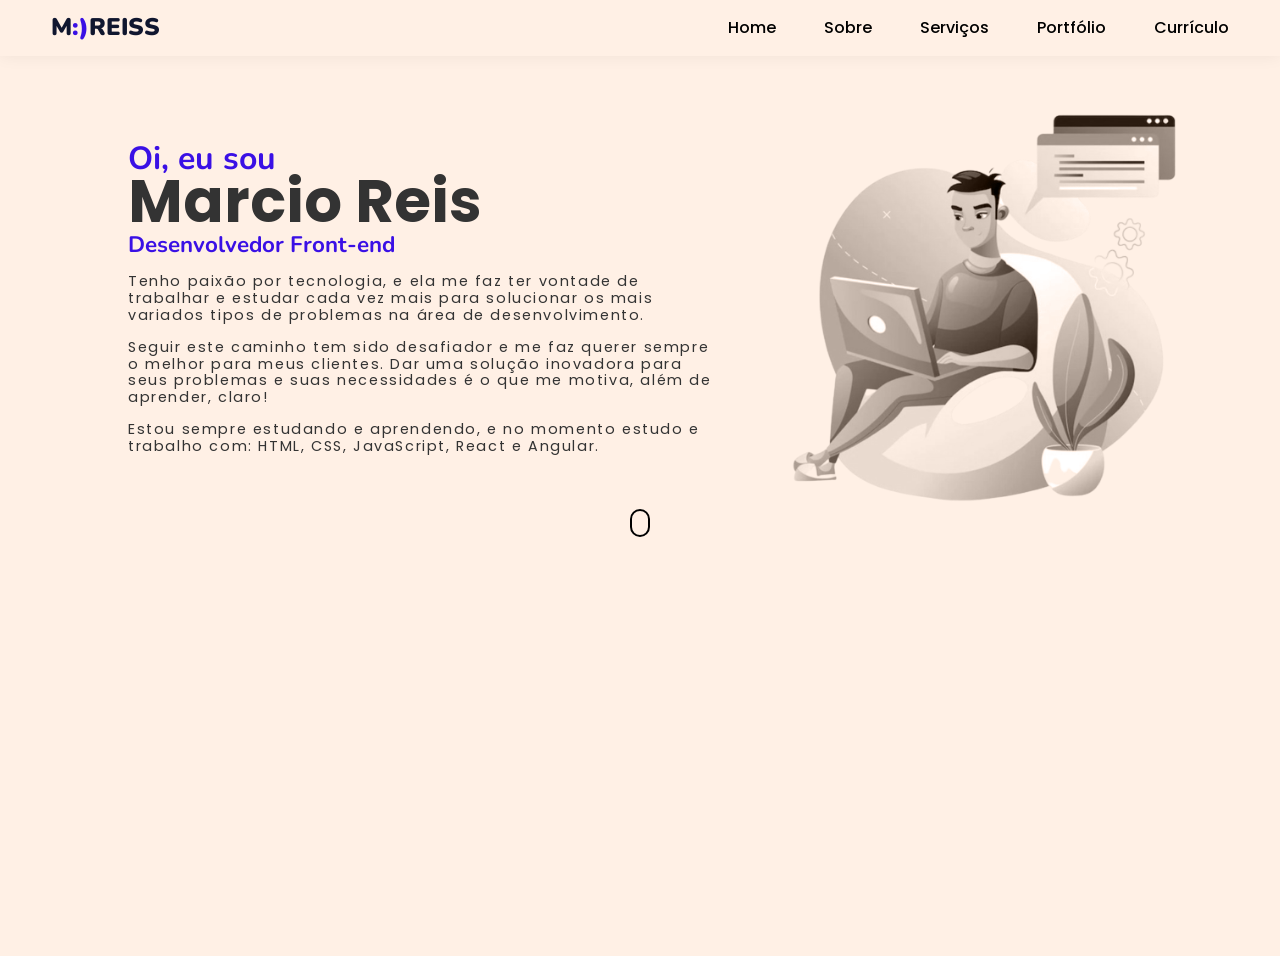
==== index.html @ 8b75c16a "Inicio desenvolvimento novo portfólio" ====
<!DOCTYPE html>
<html lang="pt-Br">
    <head>
        <meta charset="UTF-8">
        <meta http-equiv="X-UA-Compatible" content="IE=edge">
        <meta name="viewport" content="width=device-width, initial-scale=1.0">
        <!--========Autor========-->
        <meta name="author" contente="Marcio Reis">
        <meta name="description" contente="Portfólio do desenvolvedor front-end Marcio Reis">
        <meta name="keywords" contente="Portfolio, html, css, front-end, JavaScript, Desenvolvimento, React, React Native, Angular, NodeJS, Vue, Android, IOS, HTTP, SEO, Scrum, Bootstrap, Git, GitHub, Tailwind, Regex, QA, Php, TypeScript">
        <!--========Icon========-->
        <link rel="stylesheet" href="https://unicons.iconscout.com/release/v4.0.0/css/line.css">
        <!--========CSS========-->
        <link rel="stylesheet" href="assets/css/reset.css">
        <link rel="stylesheet" href="assets/css/normalize.css">
        <link rel="stylesheet" href="assets/css/styles.css">
        <!--========JavaScript========-->
        <script src="assets/js/main.js" defer></script>
        <!--========Favicon========-->
        <link rel="shortcut icon" href="/assets/images/favicon.png" type="image/x-icon">
        <title>Portfólio | Marcio Reis</title>
    </head>


<body>

    <!--========Header========-->
    <header class="header" id="header">
        <nav class="nav">
            <div class="toggle-btn">
                <i class="uil uil-bars" id="open-toggle"></i>
                <i class="uil uil-multiply" id="close-toggle"></i>
            </div>
            <div class="nav__logo">
                <a href="index.html">M<span>:)</span>REISS</a>
            </div>
            <div class="nav__menu" id="nav-menu">
                <ul class="nav__list">
                    <li class="nav__item"><a href="#" class="nav__link" ><i class="uil uil-estate"></i> Home</a></li>
                    <li class="nav__item"><a href="#" class="nav__link"><i class="uil uil-user-square"></i> Sobre</a></li>
                    <li class="nav__item"><a href="#" class="nav__link"><i class="uil uil-edit"></i> Serviços</a></li>
                    <li class="nav__item"><a href="#" class="nav__link"><i class="uil uil-clipboard-notes"></i> Portfólio</a></li>
                    <li class="nav__item"><a href="#" class="nav__link"><i class="uil uil-file-download-alt"></i> Currículo</a></li>
                </ul>
            </div>
        </nav>
    </header>

    <!--========Main========-->
    <main class="main">
        <div class="container">

            <section class="home" id="home">
                <div class="home-content">
                    <article>
                        <h1>Oi, eu sou <br><span>Marcio Reis</span></h1>
                        <h2>Desenvolvedor Front-end</h2>
                        <p>Tenho paixão por tecnologia, e ela me faz ter vontade de trabalhar e estudar cada vez mais para solucionar os mais variados tipos de problemas na área de desenvolvimento.</p>
                        <p>Seguir este caminho tem sido desafiador e me faz querer sempre o melhor para meus clientes. Dar uma solução inovadora para seus problemas e suas necessidades é o que me motiva, além de aprender, claro!</p>
                        <p>Estou sempre estudando e aprendendo, e no momento estudo e trabalho com: HTML, CSS, JavaScript, React e Angular.</p>
                        <div class="article-language">
                            <i class="uil uil-html5 html"></i> <i class="uil uil-css3-simple css"></i> <i class="uil uil-java-script js"></i> <i class="uil uil-react react"></i> <i class="uil uil-letter-english-a angular"></i>
                        </div>
                    </article>
                     <div class="image">
                        <img src="assets/images/profile.png" alt="Imagem pessoa com notebook">
                    </div> 
                    <div class="social">
                        <a href="https://www.linkedin.com/in/devmarcioreis/" target="_blank"><i class="uil uil-linkedin"></i></a>
                         <a href="https://github.com/devmarcioreis" target="_blank"><i class="uil uil-github"></i></a>
                        <a href="https://twitter.com/devmarcioreis" target="_blank"><i class="uil uil-twitter"></i></a>
                        <a href="https://www.instagram.com/devmarcioreis/" target="_blank"><i class="uil uil-instagram-alt"></i></a>
                    </div>
                </div>
            </section>

            <!--========Scroll Down========-->
            <div class="scroll-down">
                <a href="#" class="nouse-wrapper">
                <span class="mouse">
                    <i class="uil uil-angle-down"></i>
                </span>
                </a>
            </div>

        </div>
    </main>


</body>
</html>
---- assets/css/styles.css ----
@charset "UTF-8";

/*==========Google Fonts - Nunito==========*/
@import url('https://fonts.googleapis.com/css2?family=Nunito:wght@200;300;400;500;600;700;800;900&display=swap');

/*==========Google Fonts - Poppins==========*/
@import url('https://fonts.googleapis.com/css2?family=Poppins:wght@100;200;300;400;500;600;700;800;900&display=swap');

/*==========Root==========*/
:root {
    --background-color: #FFF0E5;
    --primary-color: #3A10E5; 
    --white-color: #FFFFFF;
    --black-color: #000000;
    --btn-color: #5131F3;
    --title-color: #10162F;
    --text-color: #333;
    --principal-font: 'Poppins';
    --title-font: 'Nunito';
    --font-size-text: .9rem;
    --font-size-title: 2rem;
    --shadow-color: #00000010;
    --html-color: #E44D25;
    --css-color: #1E4CE5;
    --js-color: #F7E018;
    --react-color: #00D8FF;
    --angular-color: #D6002F;
    --facebook-color: #38548F;
    --twitter-color: #28A0D5;
    --linkedin-color: #0A66C2;
    --instagram-color: #B1319F;
    --telegram-color: #2FA0D6;
    --github-color: #000;
    --whatsapp-color: #2BAF3E;
    --transparent-color: rgba(0, 0, 0, 0);
}

/*==========Reset CSS==========*/
*, *::before, *::after {
    margin: 0;
    padding: 0;
    list-style: none;
    text-decoration: none;
    box-sizing: border-box;
    outline: none;
}

/*==========Base=========*/
body {
    background: var(--background-color);
    font-family: var(--principal-font);
    font-size: var(--font-size-text);
    font-style: normal;
}
p, a, small, span {
 color: var(--text-color);
 font-family: var(--principal-font);
 font-size: var(--font-size-text);   
}
h1, h2, h3, h4, h5, h6 {
    color: var(--title-color);
    font-family: var(--title-font);
    font-size: var(--font-size-title);
}
img {
    max-width: 100%;
    height: auto;
    vertical-align: middle;
}
.html {
    color: var(--html-color);
}
.css {
    color: var(--css-color);
}
.js {
    color: var(--js-color);
}
.react {
    color: var(--react-color);
}
.angular {
    color: var(--angular-color);
}
.facebook {
    color: var(--facebook-color);
}
.twitter {
    color: var(--twitter-color);
}
.linkedin {
    color: var(--linkedin-color);
}
.instagram {
    color: var(--instagram-color);
}
.telegram {
    color: var(--telegram-color);
}
.github {
    color: var(--github-color);
}
.whatsapp {
    color: var(--whatsapp-color);
}

/*==========Button=========*/
.btn {
    padding: 1rem;
    border-radius: .3rem;
    border: 0;
}
.btn:focus {
    outline: 0;
}
@keyframes push {
    50% {
        transform: scale(0.8);
    }
    100% {
        transform: scale(1);
    }
}
.btn-default {
    color: var(--white-color);
    background: var(--black-color);
    letter-spacing: .2rem;
    vertical-align: middle;
    display: inline-block;
    transform: perspective(1px) translateZ(0);
    cursor: pointer;
}
.btn-default:hover {
    animation: push;
    animation-duration: .3s;
    animation-timing-function: linear;
    animation-iteration-count: 1;
}

/*==========Scrol Down==========*/
.scroll-down {
    left: 0;
    width: 100%;
    margin: .4rem auto;
}
.nouse-wrapper {
    display: block;
    padding: auto;
    max-width: 100%;
    text-align: center;
}
@keyframes ani-mouse {
    0% {
        top: 0%;
    }
    15% {
        top: 30%;
    }
    50% {
        top: 50%;
    }
    100% {
        text-outline: 20% 0;
    }
}
.mouse {
    border: 2px solid var(--black-color);
    display: block;
    height: 1.75rem;
    width: 1.25rem;
    margin: auto;
    border-radius: 1.25rem;
    position: relative;
}
.mouse i {
    color: var(--black-color);
    position: absolute;
    top: .5rem;
    left: 7%;
    display: block;
    animation: ani-mouse 2s linear infinite;
}

/*==========Header==========*/
.header {
    width: 100vw;
    height: 3.5rem;
    display: grid;
    place-items: center;
    position: fixed;
    top: 0;
    left: 0;
    z-index: 1;
    box-shadow: 0 0 1rem var(--shadow-color);
}
.header .nav {
    width: 92%;
    height: 100%;
    display: flex;
    justify-content: space-between;
    align-items: center;
}
.nav__logo a {
    font-family: var(--title-font);
    color: var(--title-color);
    font-size: 1.5rem;
    font-weight: 900;
    transition: all .5s ease;
}
.nav__logo a span {
    font-family: var(--title-font);
    font-weight: 900;
    font-size: 1.5rem;
    color: var(--primary-color);
}
.nav__logo a:hover {
    color: var(--primary-color);
}
.header .nav .nav__menu .nav__list .nav__item a {
    color: var(--black-color);
    font-weight: 500;
    font-size: 1rem;
    height: 100%;
    display: flex;
    align-items: center;
    position: relative;
    transition: .5s ease;
}
.header .nav .nav__menu .nav__list .nav__item a i {
    letter-spacing: .2rem;
}

/*==========Media Query Navbar Tablet / Mobile==========*/
@media (min-width: 0px) and (max-width: 1024px) {
    .toggle-btn {
        color: var(--black-color);
        font-size: 1.7rem;
        cursor: pointer;
    }
    #close-toggle {
        display: none;
    }
    .nav__menu {
        position: fixed;
        top: 3.5rem;
        left: -100%;
        width: 100%;
        height: 100vh;
        box-shadow: .5rem .5rem 1rem var(--shadow-color);
        transition: all .5s ease;
    }
    .nav__list {
        margin-left: 1rem;
    }
    .nav__item {
        margin: 2rem auto;
    }

}

/*==========Media Query Navbar Desktop / Big Screen==========*/
@media (min-width: 1024px) {
    .toggle-btn {
        display: none;
    }
    .header .nav .nav__menu .nav__list {
        display: flex;
        align-items: center;
        gap: 3rem;
        height: 100%;
    }
    .header .nav .nav__menu .nav__list .nav__item a:hover {
        color: var(--primary-color);
        transition: all .3s ease;
    }

}

/*==========JavaScript==========*/
.show {
    left: 0;
}
.scroll-header {
    background: var(--white-color);
}

/*==========Main==========*/
.main {
    margin-top: calc(+3.5rem);
    height: 100vh;
}
.main .container {
    width: 90%;
    margin: 1rem auto;
    padding: 2rem;
}

/*==========Home==========*/
.home .home-content {
    display: flex;
}
.home .home-content article {
    width: 70%;
    padding: 2rem;
}
.home .home-content article h1 {
    font-size: 2rem;
    color: var(--primary-color);
}
.home .home-content article h1 span {
    font-size: 3.7rem;
    line-height: 3rem;
}
.home .home-content article h2 {
    color: var(--primary-color);
    font-size: 1.4rem;
    margin: -1.3rem 0 1rem 0;
}
.home .home-content article p {
    margin-bottom: 1rem;
    letter-spacing: .1rem;
}
.home .home-content article .article-language {
    font-size: 1.5rem;
    margin: 1rem auto;
}
.home .home-content article .article-language i {
    color: var(--black-color);
    letter-spacing: 2rem;
}
.home .home-content .image img {
    mix-blend-mode: luminosity;
}
.home .home-content .social {
    display: flex;
    flex-direction: column;
    gap: 2rem;
}
.home .home-content .social i {
    position: relative;
    font-size: 1.5rem;
    transition: all .3s ease;
    top: 7rem;
    color: var(--black-color);
}
.home .home-content .social i:hover {
    color: var(--primary-color);
}


/*==========Media Query Tablet==========*/
@media (max-width: 1024px) {
    .main .container {
        width: 100%;
        padding: 1rem;
    }
    .home .home-content {
        flex-wrap: wrap-reverse;
        justify-content: center;
    }
    .home .home-content article {
        width: 100%;
        text-align: center;
    }
    .home .home-content article h1 {
        font-size: 1.5rem;
    }
    .home .home-content article h1 span {
        font-size: 3rem;
    }
    .home .home-content article h2 {
        font-size: 1rem;
    }
    .home .home-content article p {
        text-align: left;
    }
    .home .home-content .image img {
        width: 80%;
    }

}

/*==========Media Query Mobile==========*/
@media (max-width: 768px) {
    .main .container {
        width: 100%;
        padding: 0;
        margin-top: -12rem;
    }
    .home .home-content article {
        padding: 1rem;
    }
    .home .home-content article h1 {
        text-align: left;
        font-size: 1.2rem;
    }
    .home .home-content article h1 span {
        font-size: 2.7rem;
    }
    .home .home-content article h2 {
        text-align: left;
        font-size: 1.2rem;
    }
    .home .home-content .image {
        margin-top: 12rem;
    }
    .home .home-content .image img {
        width: 90%;
        margin-bottom: 5rem;
    }
    .home .home-content .social {
        position: absolute;
        flex-direction: row;
        top: 19rem;
    }
}
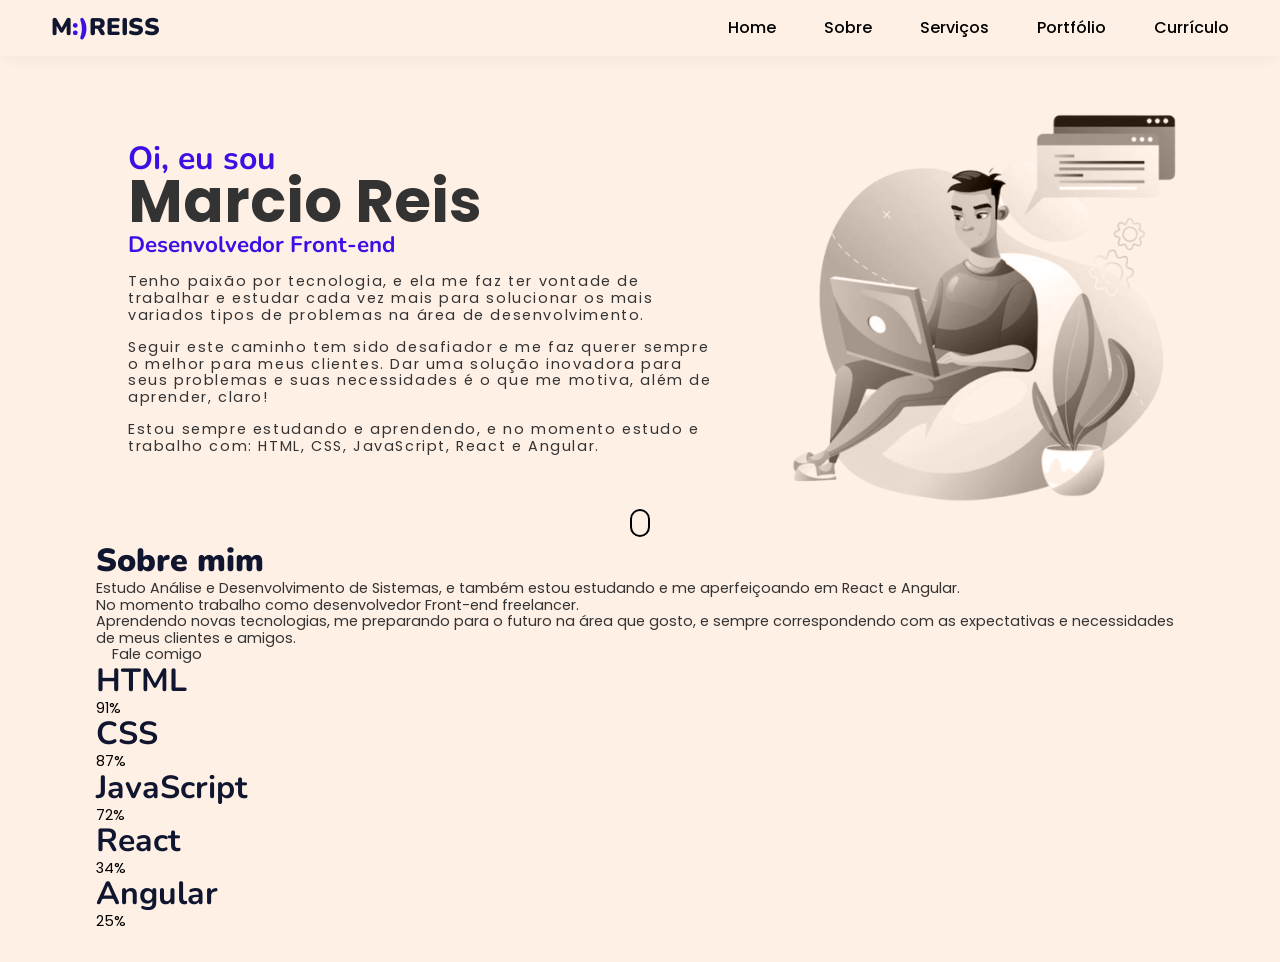
==== commit 8d1290d0: "Section about finalizada" ====
--- a/index.html
+++ b/index.html
@@ -36,8 +36,8 @@
             </div>
             <div class="nav__menu" id="nav-menu">
                 <ul class="nav__list">
-                    <li class="nav__item"><a href="#" class="nav__link" ><i class="uil uil-estate"></i> Home</a></li>
-                    <li class="nav__item"><a href="#" class="nav__link"><i class="uil uil-user-square"></i> Sobre</a></li>
+                    <li class="nav__item"><a href="#home" class="nav__link" ><i class="uil uil-estate"></i> Home</a></li>
+                    <li class="nav__item"><a href="#about" class="nav__link"><i class="uil uil-user-square"></i> Sobre</a></li>
                     <li class="nav__item"><a href="#" class="nav__link"><i class="uil uil-edit"></i> Serviços</a></li>
                     <li class="nav__item"><a href="#" class="nav__link"><i class="uil uil-clipboard-notes"></i> Portfólio</a></li>
                     <li class="nav__item"><a href="#" class="nav__link"><i class="uil uil-file-download-alt"></i> Currículo</a></li>
@@ -50,6 +50,7 @@
     <main class="main">
         <div class="container">
 
+            <!--========Home========-->
             <section class="home" id="home">
                 <div class="home-content">
                     <article>
@@ -83,6 +84,61 @@
                 </a>
             </div>
 
+            <!--========About========-->
+            <section class="about" id="about">
+                <div class="about-content">
+                    <aside>
+                        <h2><strong>Sobre mim</strong></h2>
+                        <p>Estudo Análise e Desenvolvimento de Sistemas, e também estou estudando e me aperfeiçoando em React e Angular.</p>
+                        <p>No momento trabalho como desenvolvedor Front-end freelancer.</p>
+                        <p>Aprendendo novas tecnologias, me preparando para o futuro na área que gosto, e sempre correspondendo com as expectativas e necessidades de meus clientes e amigos.</p>
+                        <a href="#" class="btn">Fale comigo</a>
+                    </aside>
+                    <div class="skills">
+                        <div class="skill-item">
+                            <h4>HTML</h4>
+                            <div class="progress">
+                                <div class="progress-in style-html">
+                                    <div class="skill-percent">91%</div>
+                                </div>
+                            </div>
+                        </div>
+                        <div class="skill-item">
+                            <h4>CSS</h4>
+                            <div class="progress">
+                                <div class="progress-in style-css">
+                                    <div class="skill-percent">87%</div>
+                                </div>
+                            </div>
+                        </div>
+                        <div class="skill-item">
+                            <h4>JavaScript</h4>
+                            <div class="progress">
+                                <div class="progress-in style-js">
+                                    <div class="skill-percent">72%</div>
+                                </div>
+                            </div>
+                        </div>
+                        <div class="skill-item">
+                            <h4>React</h4>
+                            <div class="progress">
+                                <div class="progress-in style-react">
+                                    <div class="skill-percent">34%</div>
+                                </div>
+                            </div>
+                        </div>
+                        <div class="skill-item">
+                            <h4>Angular</h4>
+                            <div class="progress">
+                                <div class="progress-in style-angular">
+                                    <div class="skill-percent">25%</div>
+                                </div>
+                            </div>
+                        </div>
+                    </div>
+                </div>
+            </section>
+
         </div>
     </main>
 
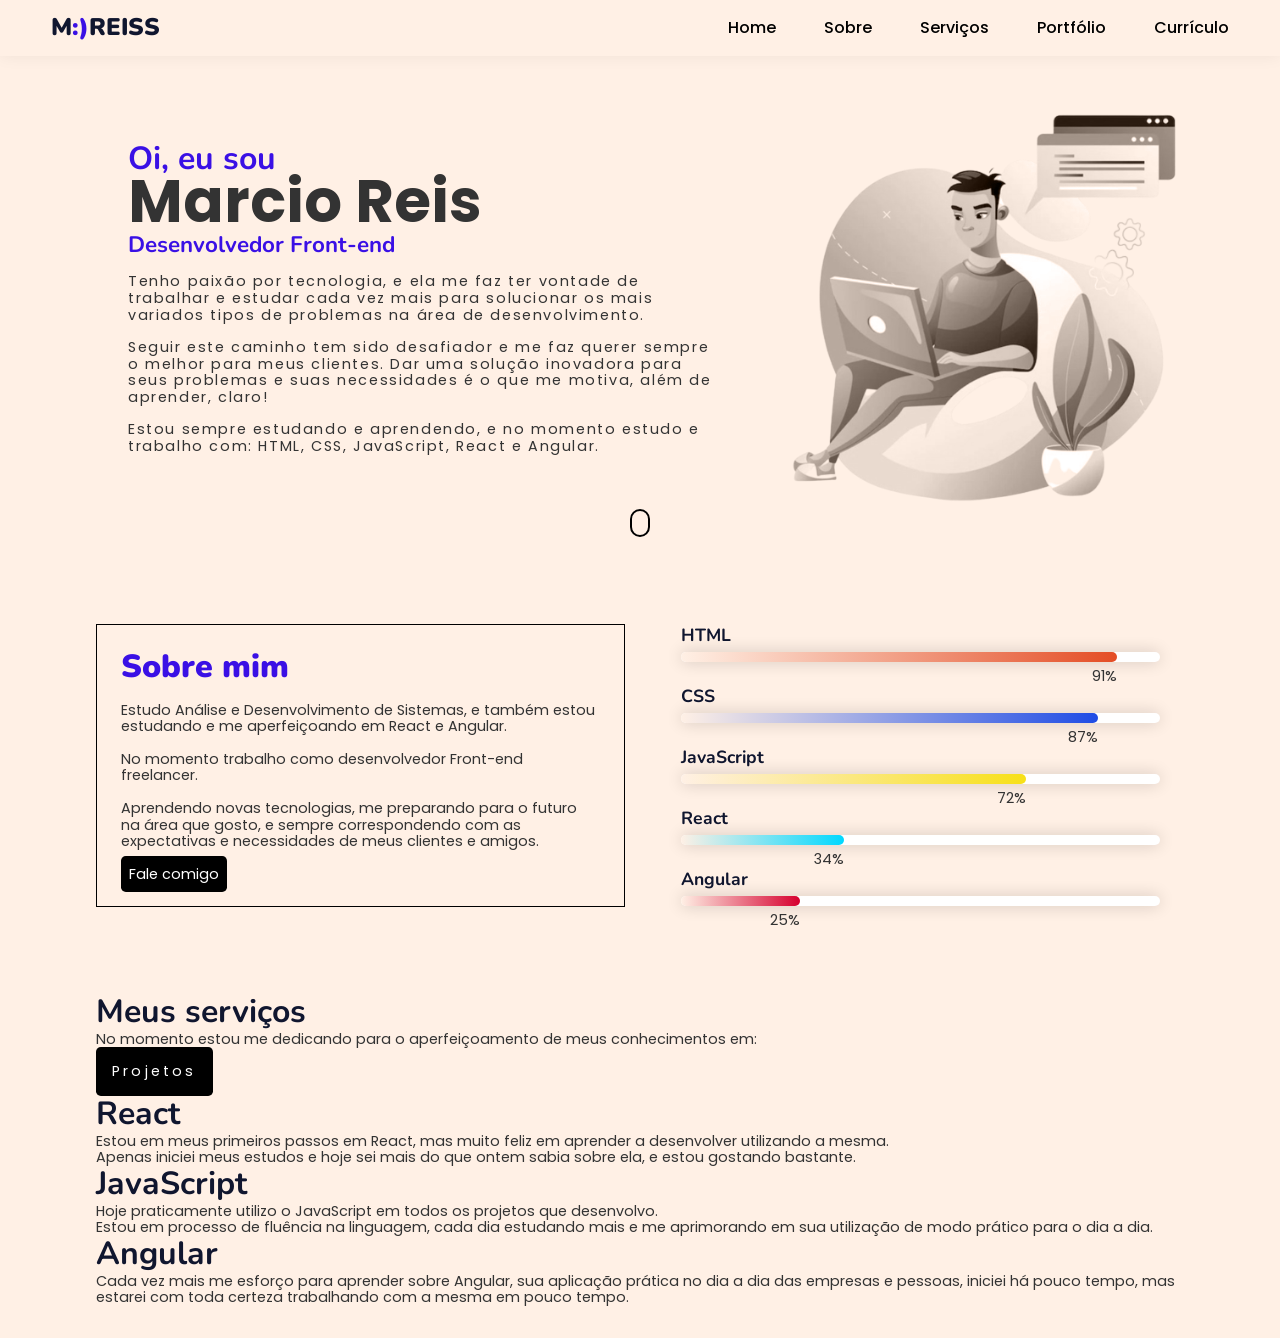
==== commit 424212cc: "Section services finalizada" ====
--- a/index.html
+++ b/index.html
@@ -38,7 +38,7 @@
                 <ul class="nav__list">
                     <li class="nav__item"><a href="#home" class="nav__link" ><i class="uil uil-estate"></i> Home</a></li>
                     <li class="nav__item"><a href="#about" class="nav__link"><i class="uil uil-user-square"></i> Sobre</a></li>
-                    <li class="nav__item"><a href="#" class="nav__link"><i class="uil uil-edit"></i> Serviços</a></li>
+                    <li class="nav__item"><a href="#services" class="nav__link"><i class="uil uil-edit"></i> Serviços</a></li>
                     <li class="nav__item"><a href="#" class="nav__link"><i class="uil uil-clipboard-notes"></i> Portfólio</a></li>
                     <li class="nav__item"><a href="#" class="nav__link"><i class="uil uil-file-download-alt"></i> Currículo</a></li>
                 </ul>
@@ -139,6 +139,43 @@
                 </div>
             </section>
 
+            <!--========Services========-->
+            <section class="services" id="services">
+                <div class="services-content">
+                    <div class="services-description">
+                        <h2>Meus serviços</h2>
+                        <p>No momento estou me dedicando para o aperfeiçoamento de meus conhecimentos em:</p>
+                        <a href="https://github.com/devmarcioreis" target="_blank" class="btn btn-default services-btn"><i class="uil uil-github github-icon"></i> Projetos</a>
+                    </div>
+                    <div class="services-cards">
+                        <div class="card">
+                            <div class="card-item">
+                                <i class="uil uil-react react-icon"></i>
+                                <h3 class="lang">React</h3>
+                                <p>Estou em meus primeiros passos em React, mas muito feliz em aprender a desenvolver utilizando a mesma. <br>Apenas iniciei meus estudos e hoje sei mais do que ontem sabia sobre ela, e estou gostando bastante.</p>
+                            </div>
+                        </div>
+                        <div class="card">
+                            <div class="card-item">
+                                <i class="uil uil-java-script js-icon"></i>
+                                <h3 class="lang">JavaScript</h3>
+                                <p>Hoje praticamente utilizo o JavaScript em todos os projetos que desenvolvo.</p>
+                                <p>Estou em processo de fluência na linguagem, cada dia estudando mais e me aprimorando em sua utilização de modo prático para o dia a dia.</p>
+                            </div>
+                        </div>                     
+                        <div class="card">
+                            <div class="card-item">
+                                <i class="uil uil-letter-english-a angular-icon"></i>
+                                <h3 class="lang">Angular</h3>
+                                <p>Cada vez mais me esforço para aprender sobre Angular, sua aplicação prática no dia a dia das empresas e pessoas, iniciei há pouco tempo, mas estarei com toda certeza trabalhando com a mesma em pouco tempo.</p>
+                            </div>
+                        </div>
+                    </div>
+                </div>
+            </section>
+
+                                
+
         </div>
     </main>
 
--- a/assets/css/styles.css
+++ b/assets/css/styles.css
@@ -33,6 +33,7 @@
     --github-color: #000;
     --whatsapp-color: #2BAF3E;
     --transparent-color: rgba(0, 0, 0, 0);
+    --green-color: #2B7A0B;
 }
 
 /*==========Reset CSS==========*/
@@ -347,6 +348,94 @@
     color: var(--primary-color);
 }
 
+/*==========About==========*/
+.about .about-content {
+    display: flex;
+    align-items: center;
+    gap: 2rem;
+    margin: 4rem auto;
+}
+.about .about-content aside {
+    width: 100%;
+    padding: 1.5rem;
+    border: 1px solid var(--black-color);
+    transition: all .3s ease-in;
+}
+.about .about-content aside:hover {
+    transform:  scale(1.1);
+    transition: all .3s ease-in-out;
+    box-shadow: -.4rem .7rem var(--black-color);
+    background: var(--white-color);
+}
+.about .about-content aside h2 {
+    margin-bottom: 1rem;
+    color: var(--primary-color);
+}
+.about .about-content aside p {
+    margin-bottom: 1rem;
+}
+.about .about-content aside .btn {
+    padding: .5rem;
+    background: var(--black-color);
+    color: var(--white-color);
+}
+.about .about-content .skills {
+    width: 100%;
+    padding: 1.5rem;
+}
+.about .about-content .skills .skill-item {
+    max-width: 100%;
+}
+.about .about-content .skills .skill-item h4 {
+    text-align: left;
+    font-size: 1.1rem;
+    margin-bottom: .4rem;
+}
+.about .about-content .skills .skill-item .progress {
+    height: 0.65rem;
+    border-radius: 1rem;
+    width: 100%;
+    position: relative;
+    background: var(--white-color);
+    box-shadow: 0 0 1rem rgba(0, 0, 0, 0.185);
+}
+.about .about-content .skills .skill-item:not(:last-child) {
+    margin-bottom: 1.5rem;
+}
+.about .about-content .skills .skill-item .progress .progress-in {
+    position: absolute;
+    left: 0;
+    top: 0;
+    height: 100%;
+    border-radius: 1rem;
+}
+.style-html {
+    width: 91%;
+    background: linear-gradient(90deg, var(--background-color), var(--html-color));
+}
+.style-css {
+    width: 87%;
+    background: linear-gradient(90deg, var(--background-color), var(--css-color));
+}
+.style-js {
+    width: 72%;
+    background: linear-gradient(90deg, var(--background-color), var(--js-color));
+}
+.style-react {
+    width: 34%;
+    background: linear-gradient(90deg, var(--background-color), var(--react-color));
+}
+.style-angular {
+    width: 25%;
+    background: linear-gradient(90deg, var(--background-color), var(--angular-color));
+}
+.about .about-content .skills .skill-item .progress .progress-in .skill-percent {
+    position: absolute;
+    right: 0;
+    top: 1rem;
+    color: var(--text-color);
+}
+
 
 /*==========Media Query Tablet==========*/
 @media (max-width: 1024px) {
@@ -376,6 +465,17 @@
     }
     .home .home-content .image img {
         width: 80%;
+    }
+    .about .about-content {
+        padding: 2rem;
+        flex-direction: column;
+    }
+    .about .about-content aside {
+        background: var(--white-color);
+        box-shadow: -.4rem .7rem var(--black-color);
+    }
+    .about .about-content aside:hover {
+        transform:  scale(1);
     }
 
 }
@@ -413,5 +513,8 @@
         flex-direction: row;
         top: 19rem;
     }
-}
-
+    .about .about-content {
+        padding: 1rem;
+    }
+}
+
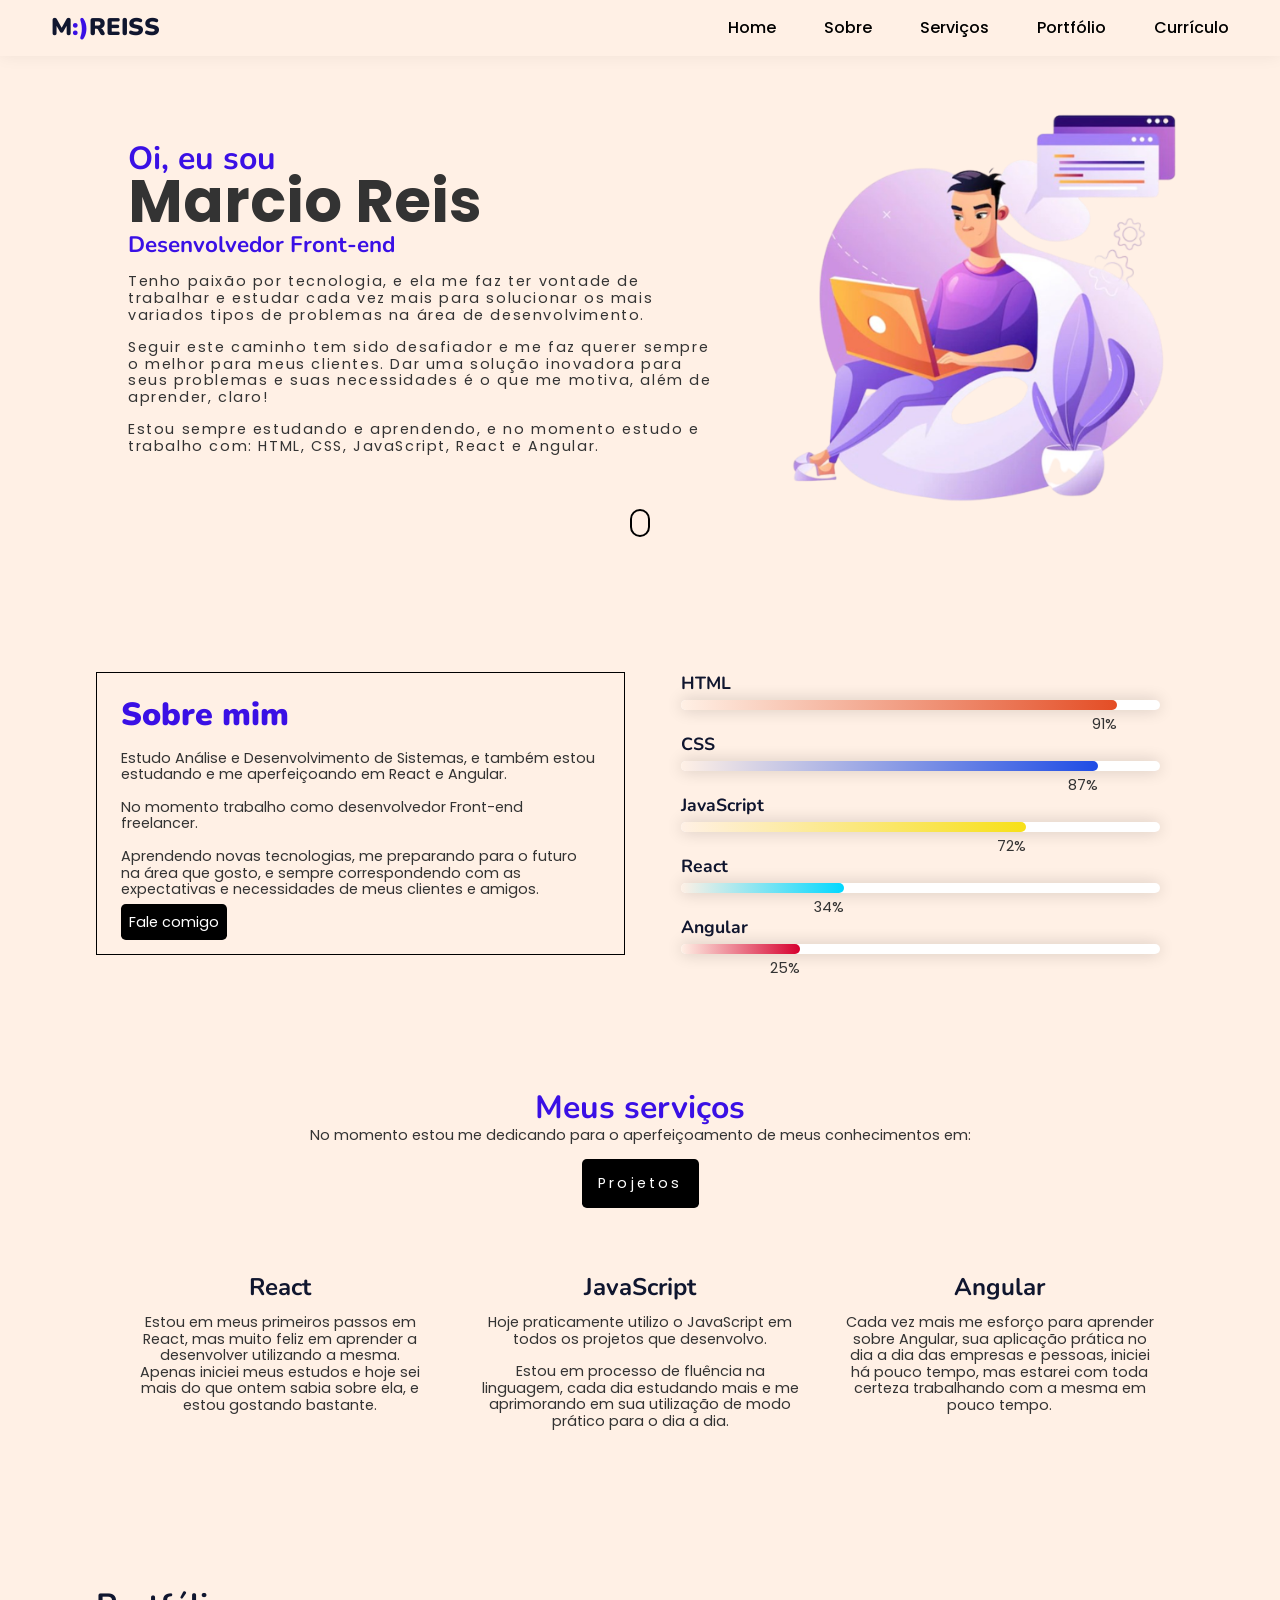
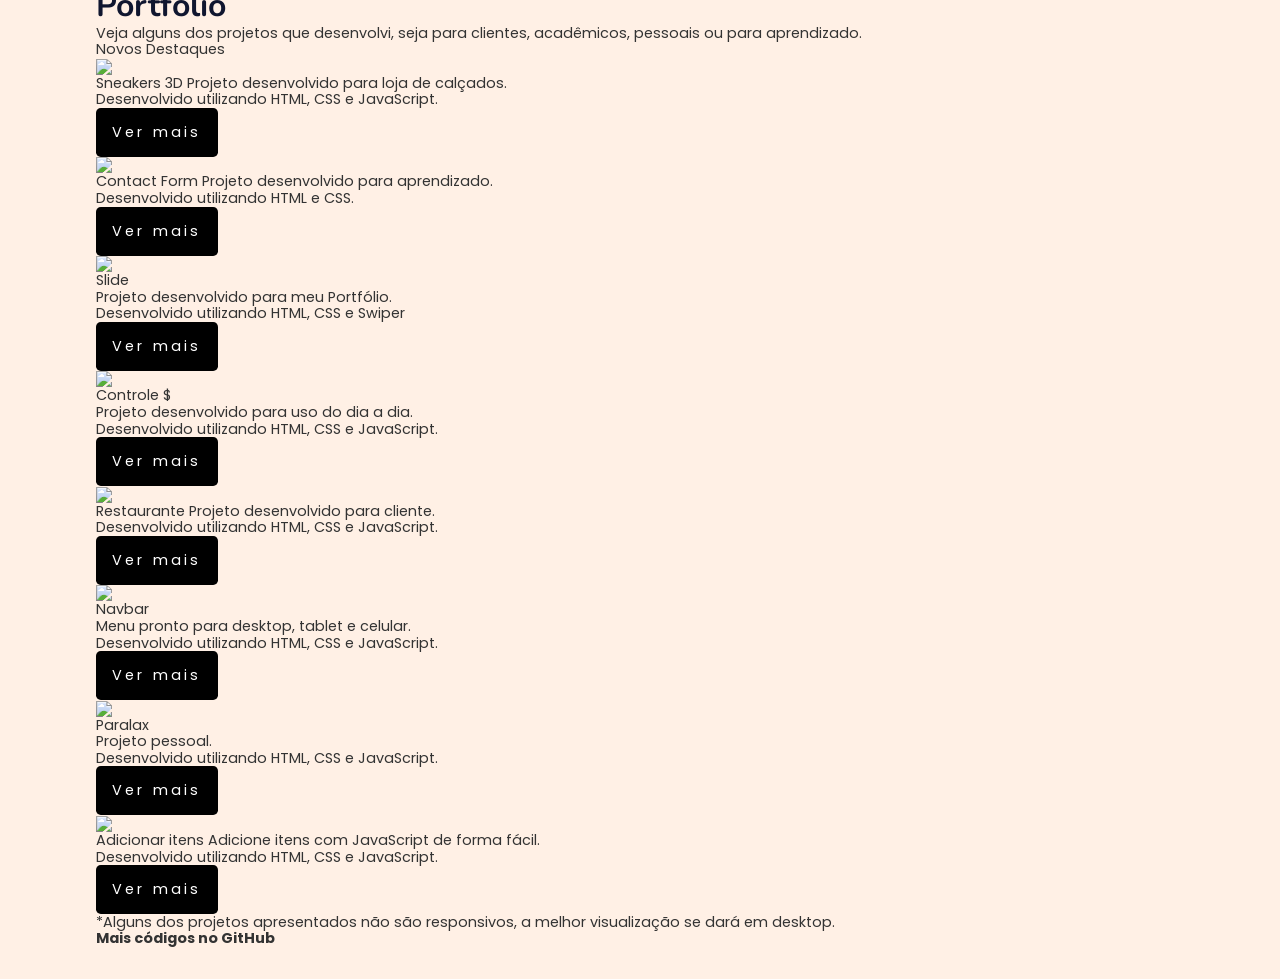
==== commit e835b06f: "Finalizando section portfolio" ====
--- a/index.html
+++ b/index.html
@@ -39,7 +39,7 @@
                     <li class="nav__item"><a href="#home" class="nav__link" ><i class="uil uil-estate"></i> Home</a></li>
                     <li class="nav__item"><a href="#about" class="nav__link"><i class="uil uil-user-square"></i> Sobre</a></li>
                     <li class="nav__item"><a href="#services" class="nav__link"><i class="uil uil-edit"></i> Serviços</a></li>
-                    <li class="nav__item"><a href="#" class="nav__link"><i class="uil uil-clipboard-notes"></i> Portfólio</a></li>
+                    <li class="nav__item"><a href="#portfolio" class="nav__link"><i class="uil uil-clipboard-notes"></i> Portfólio</a></li>
                     <li class="nav__item"><a href="#" class="nav__link"><i class="uil uil-file-download-alt"></i> Currículo</a></li>
                 </ul>
             </div>
@@ -174,11 +174,150 @@
                 </div>
             </section>
 
+            <!--========Portfolio========-->
+            <section class="portfolio" id="portfolio">
+                <div class="portfolio-content">
+                    <div class="portfolio-text">
+                        <h2>Portfólio</h2>
+                        <p>Veja alguns dos projetos que desenvolvi, seja para clientes, acadêmicos, pessoais ou para aprendizado.</p>
+                    </div>
+                    <div class="portfolio-nav">
+                        <span class="portfolio-item" data-filter=".new"><i class="uil uil-plus"></i>Novos</span>
+                        <span class="portfolio-item" data-filter=".highlights"><i class="uil uil-plus"></i>Destaques</span>
+                    </div>
+                    <div class="portfolio-cards">
+                        <div class="card mix new">
+                            <div class="image">
+                                <img src="assets/images/portfolio-images/sneakers.jpg">
+                            </div>
+                            <div class="card-content">
+                                <span class="card-title">Sneakers 3D</span>
+                                <span class="card-name">Projeto desenvolvido para loja de calçados.</span>
+                                <p class="card-text">Desenvolvido utilizando HTML, CSS e JavaScript.
+                                <i class="uil uil-html5 html"></i> <i class="uil uil-css3-simple css"></i> <i class="uil uil-java-script js"></i></p>
+                                <a href="https://devmarcioreis.github.io/sneakers-3D/" target="_blank" class="btn btn-default">Ver mais</a>
+                            </div>
+                        </div>
+
+                        <div class="card mix new">
+                            <div class="image">
+                                <img src="assets/images/portfolio-images/form.jpg">
+                            </div>
+                            <div class="card-content">
+                                <span class="card-title">Contact Form</span>
+                                <span class="card-name">Projeto desenvolvido para aprendizado.</span>
+                                <p class="card-text">Desenvolvido utilizando HTML e CSS.
+                                <i class="uil uil-html5 html"></i> <i class="uil uil-css3-simple css"></i></p>
+                                <a href="https://devmarcioreis.github.io/contact-form/" target="_blank" class="btn btn-default">Ver mais</a>
+                            </div>
+                        </div>
+
+                        <div class="card mix new">
+                            <div class="image">
+                                <img src="assets/images/portfolio-images/card-slide.jpg">
+                            </div>
+                            <div class="card-content">
+                                <span class="card-title">Slide</span><br>
+                                <span class="card-name">Projeto desenvolvido para meu Portfólio.</span>
+                                <p class="card-text">Desenvolvido utilizando HTML, CSS e Swiper
+                                <i class="uil uil-html5 html"></i> <i class="uil uil-css3-simple css"></i> <i class="uil uil-java-script js"></i></p>
+                                <a href="https://devmarcioreis.github.io/card-slide/" target="_blank" class="btn btn-default">Ver mais</a>
+                            </div>
+                        </div>
+
+                        <div class="card mix new">
+                            <div class="image">
+                                <img src="assets/images/portfolio-images/gastos.jpg">
+                            </div>
+                            <div class="card-content">
+                                <span class="card-title">Controle $</span><br>
+                                <span class="card-name">Projeto desenvolvido para uso do dia a dia.</span>
+                                <p class="card-text">Desenvolvido utilizando HTML, CSS e JavaScript.
+                                <i class="uil uil-html5 html"></i> <i class="uil uil-css3-simple css"></i> <i class="uil uil-java-script js"></i></p>
+                                <a href="https://devmarcioreis.github.io/controle-gastos/" target="_blank" class="btn btn-default">Ver mais</a>
+                            </div>
+                        </div>
+
+                        <div class="card mix highlights">
+                            <div class="image">
+                                <img src="assets/images/portfolio-images/restaurante.jpg">
+                            </div>
+                            <div class="card-content">
+                                <span class="card-title">Restaurante</span>
+                                <span class="card-name">Projeto desenvolvido para cliente.</span>
+                                <p class="card-text">Desenvolvido utilizando HTML, CSS e JavaScript.
+                                <i class="uil uil-html5 html"></i> <i class="uil uil-css3-simple css"></i> <i class="uil uil-java-script js"></i></p>
+                                <a href="https://devmarcioreis.github.io/restaurante/" target="_blank" class="btn btn-default">Ver mais</a>
+                            </div>
+                        </div>
+
+                        <div class="card mix highlights">
+                            <div class="image">
+                                <img src="assets/images/portfolio-images/navbar.jpg">
+                            </div>
+                            <div class="card-content">
+                                <span class="card-title">Navbar</span><br>
+                                <span class="card-name">Menu pronto para desktop, tablet e celular.</span>
+                                <p class="card-text">Desenvolvido utilizando HTML, CSS e JavaScript.
+                                <i class="uil uil-html5 html"></i> <i class="uil uil-css3-simple css"></i> <i class="uil uil-java-script js"></i></p>
+                                <a href="https://devmarcioreis.github.io/Navbar/" target="_blank" class="btn btn-default">Ver mais</a>
+                            </div>
+                        </div>
+
+                        <div class="card mix highlights">
+                            <div class="image">
+                                <img src="assets/images/portfolio-images/paralax.jpg">
+                            </div>
+                            <div class="card-content">
+                                <span class="card-title">Paralax</span><br>
+                                <span class="card-name">Projeto pessoal.</span>
+                                <p class="card-text">Desenvolvido utilizando HTML, CSS e JavaScript.
+                                <i class="uil uil-html5 html"></i> <i class="uil uil-css3-simple css"></i> <i class="uil uil-java-script js"></i></p>
+                                <a href="https://devmarcioreis.github.io/paralax/" target="_blank" class="btn btn-default">Ver mais</a>
+                            </div>
+                        </div>
+
+                        <div class="card mix highlights">
+                            <div class="image">
+                                <img src="assets/images/portfolio-images/itens.jpg">
+                            </div>
+                            <div class="card-content">
+                                <span class="card-title">Adicionar itens</span>
+                                <span class="card-name">Adicione itens com JavaScript de forma fácil.</span>
+                                <p class="card-text">Desenvolvido utilizando HTML, CSS e JavaScript.
+                                <i class="uil uil-html5 html"></i> <i class="uil uil-css3-simple css"></i> <i class="uil uil-java-script js"></i></p>
+                                <a href="https://devmarcioreis.github.io/adicionando-itens/" target="_blank" class="btn btn-default">Ver mais</a>
+                            </div>
+                        </div>
+                    </div>
+
+                    <p class="porfolio-info">
+                        *Alguns dos projetos apresentados não são responsivos, a melhor visualização se dará em desktop.<br> <span><strong>Mais códigos no GitHub</strong></span> 
+                        <a href="https://github.com/devmarcioreis" target="_blank"><i class="uil uil-github portfolio-icon"></i></a>
+                    </p>
+                </div>
+            </section>
+
                                 
 
         </div>
     </main>
 
 
+
+    <!--========MixItUp========-->
+    <script src="assets/js/mixitup.min.js"></script>
+
+    <script>
+        const mixer = mixitup('.portfolio-cards', {
+            selectors: {
+                target: '.card'
+            },
+            animation: {
+                duration: 100
+            }
+        });
+    </script>
+
 </body>
 </html>
--- a/assets/css/styles.css
+++ b/assets/css/styles.css
@@ -329,9 +329,6 @@
     color: var(--black-color);
     letter-spacing: 2rem;
 }
-.home .home-content .image img {
-    mix-blend-mode: luminosity;
-}
 .home .home-content .social {
     display: flex;
     flex-direction: column;
@@ -353,7 +350,7 @@
     display: flex;
     align-items: center;
     gap: 2rem;
-    margin: 4rem auto;
+    margin: 7rem auto;
 }
 .about .about-content aside {
     width: 100%;
@@ -365,7 +362,7 @@
     transform:  scale(1.1);
     transition: all .3s ease-in-out;
     box-shadow: -.4rem .7rem var(--black-color);
-    background: var(--white-color);
+    background: var(--white-color );
 }
 .about .about-content aside h2 {
     margin-bottom: 1rem;
@@ -436,6 +433,69 @@
     color: var(--text-color);
 }
 
+/*==========Services==========*/
+.services .services-content {
+    margin: 7rem auto;
+}
+.services .services-content .services-description {
+    text-align: center;
+}
+.services .services-content .services-description h2 {
+    color: var(--primary-color);
+}
+.services .services-content .services-description p {
+    margin-bottom: 1rem;
+}
+.services .services-content .services-cards {
+    display: flex;
+    align-items: baseline;
+    justify-content: center;
+    gap: 1rem;
+}
+.services .services-content .services-cards .card {
+    width: 30rem;
+    margin-top: 1rem;
+    transition: all .3s ease;
+}
+.services .services-content .services-cards .card:hover {
+    transform: translateY(-0.625rem);
+}
+.services .services-content .services-cards .card:nth-child(odd) {
+    margin-top: 1.5rem;
+}
+.services .services-content .services-cards .card:nth-child(1) {
+    padding-left: 15px;
+}
+.services .services-content .services-cards .card:nth-child(3) {
+    padding-right: 15px;
+}
+.services .services-content .services-cards .card .card-item .react-icon, .js-icon, .angular-icon {
+    font-size: 4rem;
+}
+.services .services-content .services-cards .card .card-item .react-icon {
+    color: var(--react-color);
+}
+.services .services-content .services-cards .card .card-item .js-icon {
+    color: var(--js-color);
+}
+.services .services-content .services-cards .card .card-item .angular-icon {
+    color: var(--angular-color);
+}
+.services .services-content .services-cards .card .card-item {
+    padding: 1.9rem 0.95rem;
+    text-align: center;
+    border-radius: 1.25rem;
+}
+.services .services-content .services-cards .card .card-item h3.lang {
+    margin: .75rem 0;
+    font-size: 1.5rem;
+}
+.services .services-content .services-cards .card .card-item p {
+    margin-bottom: 1rem;
+}
+
+/*==========Portfolio==========*/
+
 
 /*==========Media Query Tablet==========*/
 @media (max-width: 1024px) {
@@ -476,6 +536,18 @@
     }
     .about .about-content aside:hover {
         transform:  scale(1);
+    }
+    .services .services-content .services-cards {
+        flex-direction: column;
+        padding: 0 4rem;
+    }
+    .services .services-content .services-cards .card {
+        width: auto;
+        border: 2px solid var(--black-color);
+        box-shadow: -.4rem .7rem var(--black-color);
+    }
+    .services .services-content .services-cards .card:hover {
+        transform: translateY(0);
     }
 
 }
@@ -516,5 +588,8 @@
     .about .about-content {
         padding: 1rem;
     }
-}
-
+    .services .services-content .services-cards {
+        padding: 1rem 1rem 4rem 1rem;
+    }
+}
+
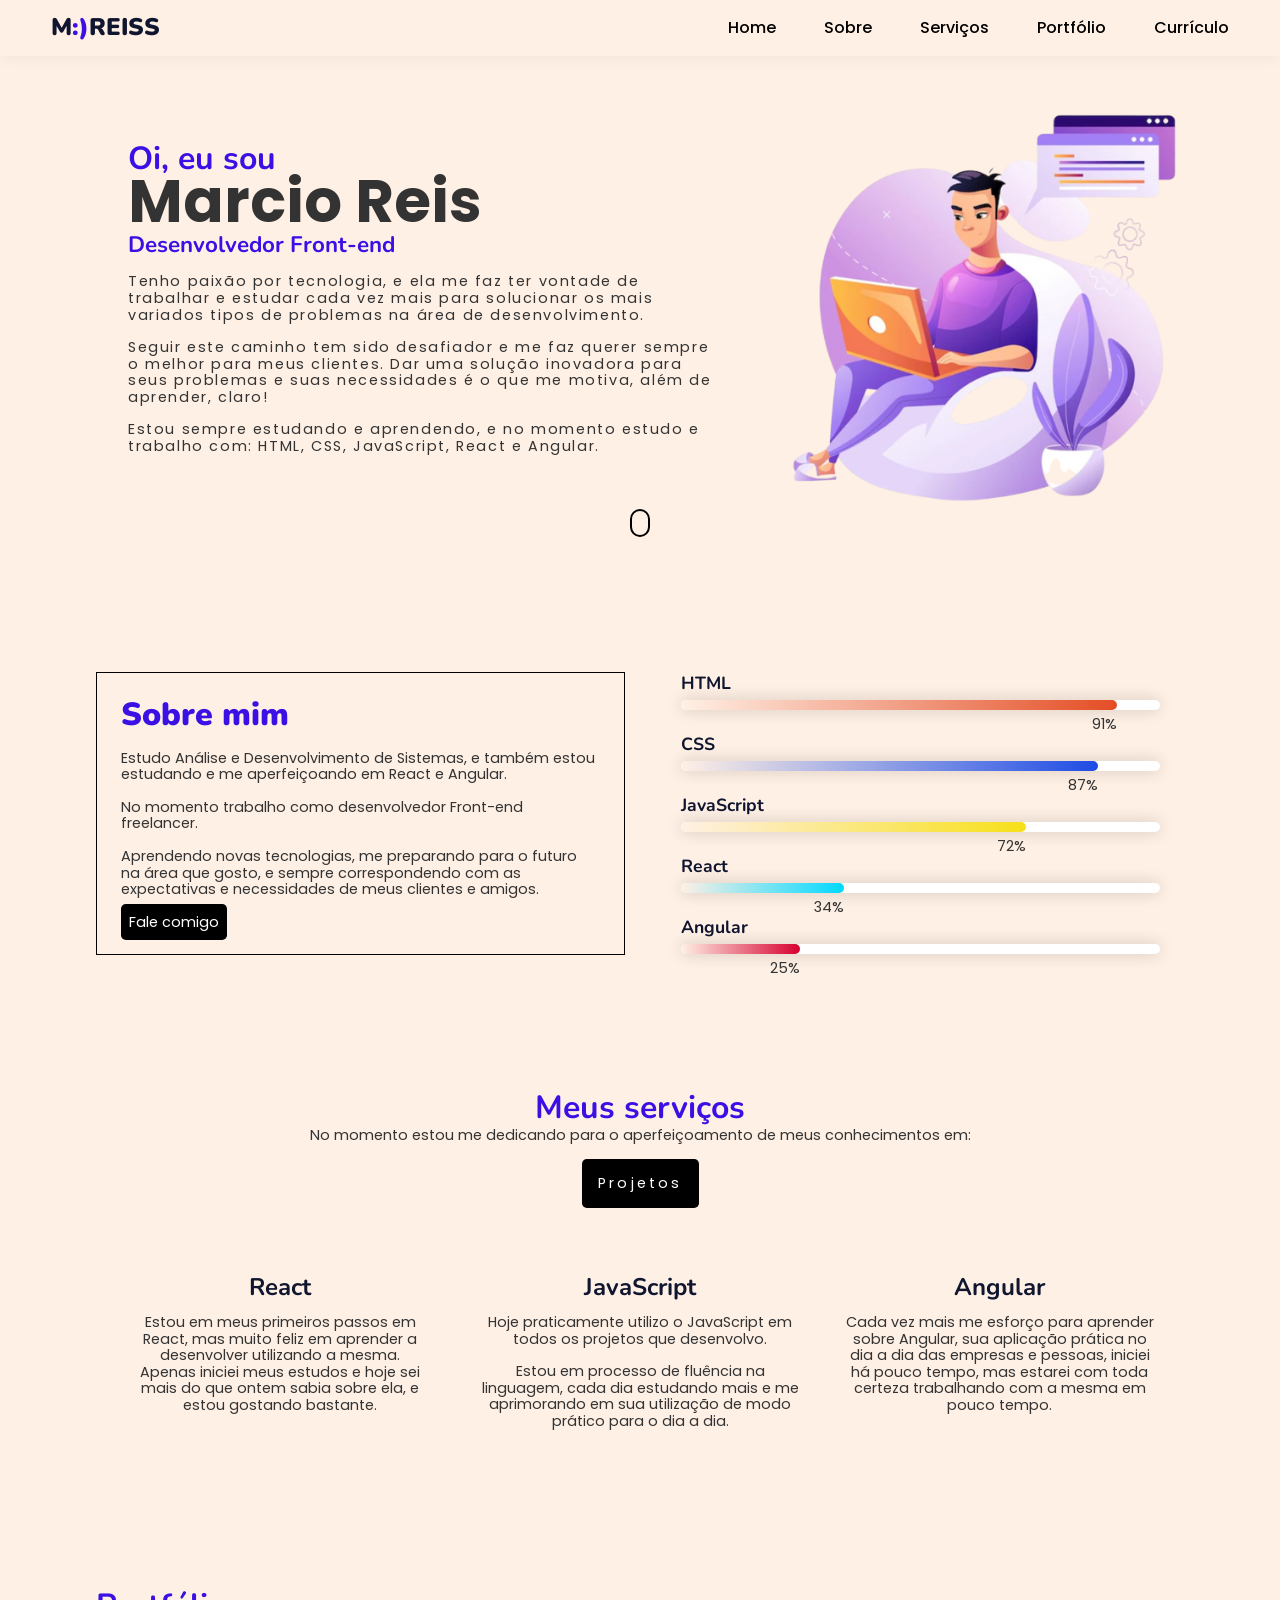
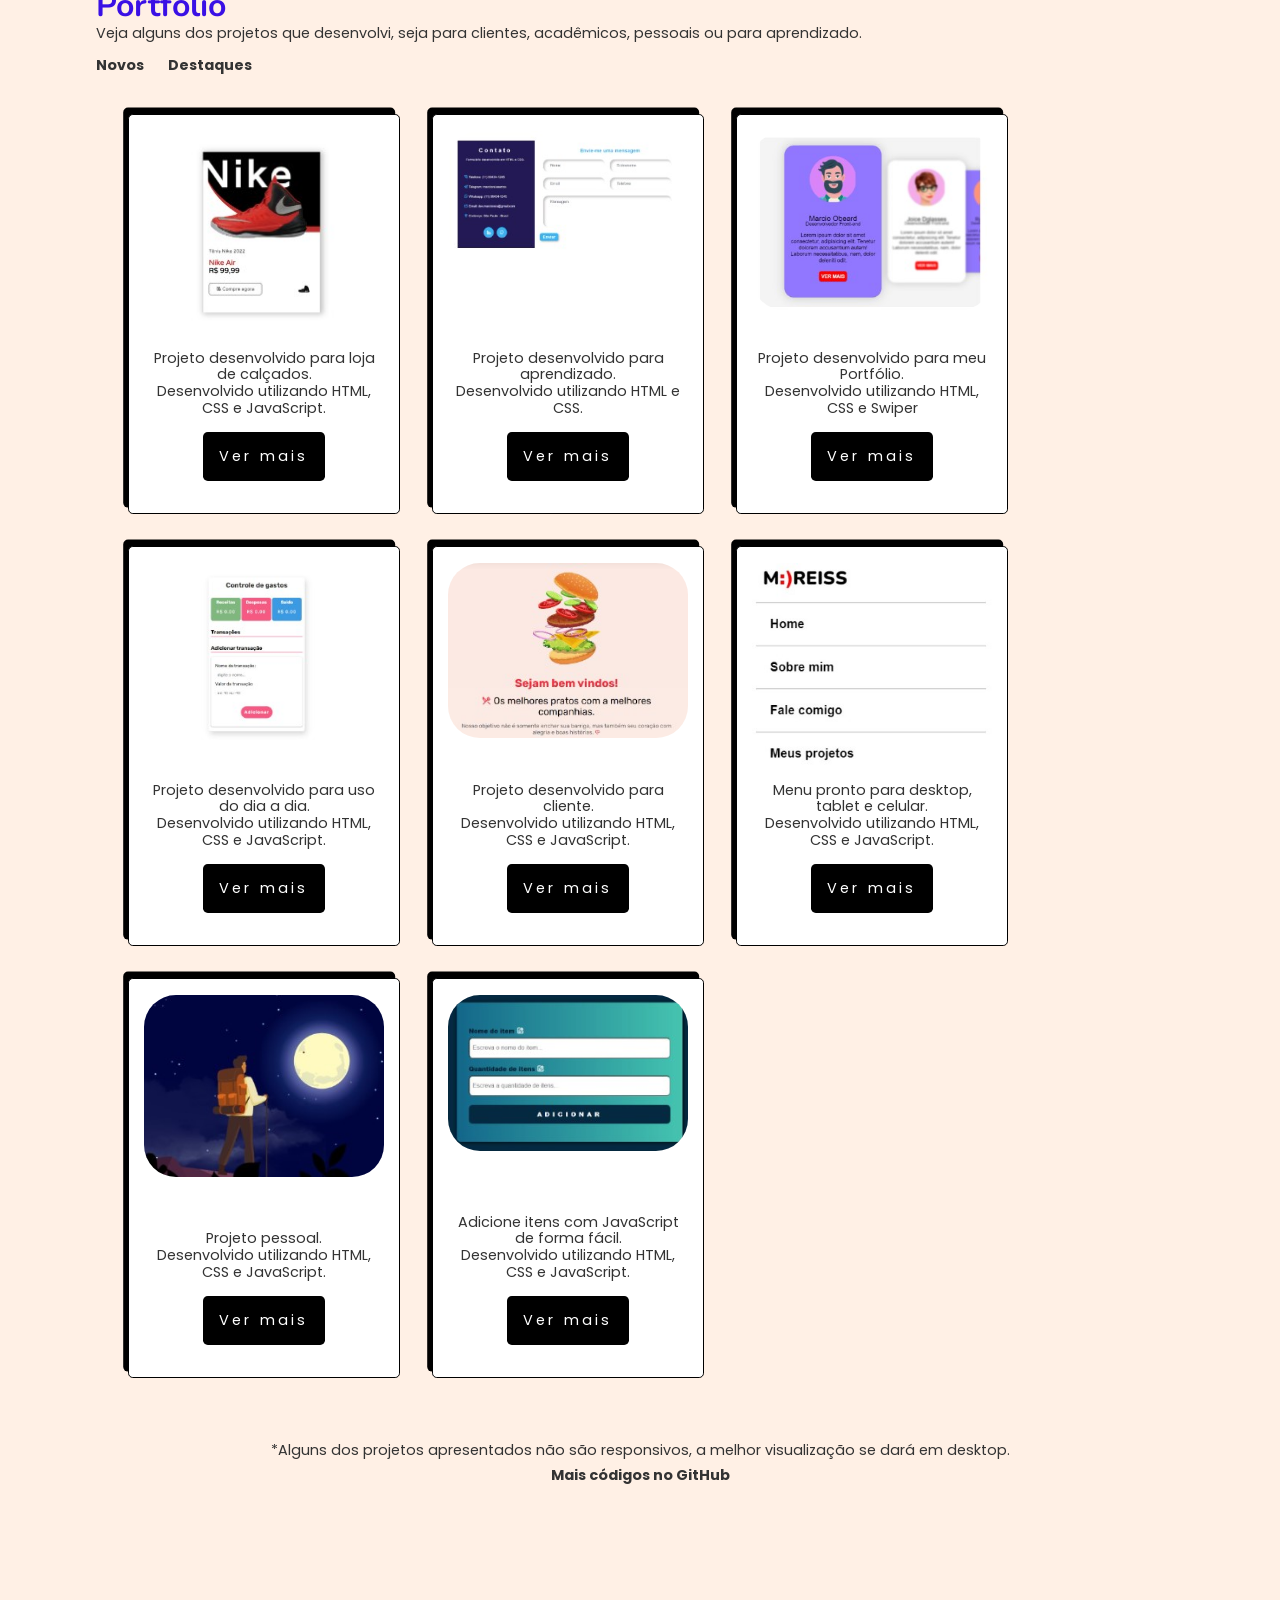
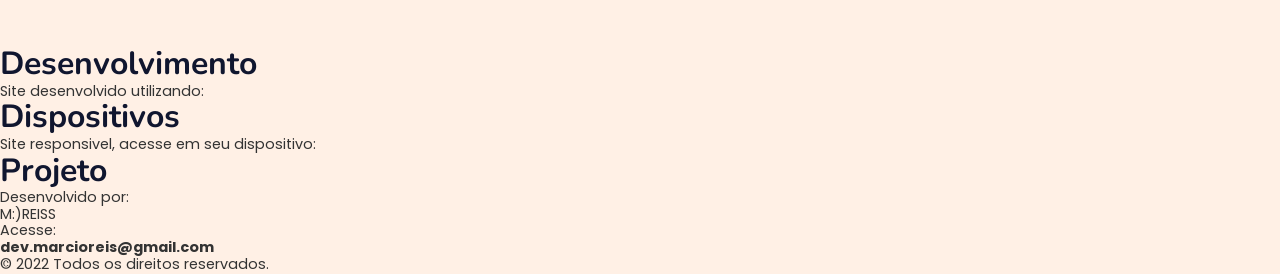
==== commit 66c377e6: "Finalização footer e refatorando" ====
--- a/index.html
+++ b/index.html
@@ -92,7 +92,7 @@
                         <p>Estudo Análise e Desenvolvimento de Sistemas, e também estou estudando e me aperfeiçoando em React e Angular.</p>
                         <p>No momento trabalho como desenvolvedor Front-end freelancer.</p>
                         <p>Aprendendo novas tecnologias, me preparando para o futuro na área que gosto, e sempre correspondendo com as expectativas e necessidades de meus clientes e amigos.</p>
-                        <a href="#" class="btn">Fale comigo</a>
+                        <a href="http://api.whatsapp.com/send?1=pt_BR&phone=5511994341245" target="_blank" class="btn">Fale comigo</a>
                     </aside>
                     <div class="skills">
                         <div class="skill-item">
@@ -191,7 +191,6 @@
                                 <img src="assets/images/portfolio-images/sneakers.jpg">
                             </div>
                             <div class="card-content">
-                                <span class="card-title">Sneakers 3D</span>
                                 <span class="card-name">Projeto desenvolvido para loja de calçados.</span>
                                 <p class="card-text">Desenvolvido utilizando HTML, CSS e JavaScript.
                                 <i class="uil uil-html5 html"></i> <i class="uil uil-css3-simple css"></i> <i class="uil uil-java-script js"></i></p>
@@ -204,7 +203,6 @@
                                 <img src="assets/images/portfolio-images/form.jpg">
                             </div>
                             <div class="card-content">
-                                <span class="card-title">Contact Form</span>
                                 <span class="card-name">Projeto desenvolvido para aprendizado.</span>
                                 <p class="card-text">Desenvolvido utilizando HTML e CSS.
                                 <i class="uil uil-html5 html"></i> <i class="uil uil-css3-simple css"></i></p>
@@ -217,7 +215,6 @@
                                 <img src="assets/images/portfolio-images/card-slide.jpg">
                             </div>
                             <div class="card-content">
-                                <span class="card-title">Slide</span><br>
                                 <span class="card-name">Projeto desenvolvido para meu Portfólio.</span>
                                 <p class="card-text">Desenvolvido utilizando HTML, CSS e Swiper
                                 <i class="uil uil-html5 html"></i> <i class="uil uil-css3-simple css"></i> <i class="uil uil-java-script js"></i></p>
@@ -230,7 +227,6 @@
                                 <img src="assets/images/portfolio-images/gastos.jpg">
                             </div>
                             <div class="card-content">
-                                <span class="card-title">Controle $</span><br>
                                 <span class="card-name">Projeto desenvolvido para uso do dia a dia.</span>
                                 <p class="card-text">Desenvolvido utilizando HTML, CSS e JavaScript.
                                 <i class="uil uil-html5 html"></i> <i class="uil uil-css3-simple css"></i> <i class="uil uil-java-script js"></i></p>
@@ -243,7 +239,6 @@
                                 <img src="assets/images/portfolio-images/restaurante.jpg">
                             </div>
                             <div class="card-content">
-                                <span class="card-title">Restaurante</span>
                                 <span class="card-name">Projeto desenvolvido para cliente.</span>
                                 <p class="card-text">Desenvolvido utilizando HTML, CSS e JavaScript.
                                 <i class="uil uil-html5 html"></i> <i class="uil uil-css3-simple css"></i> <i class="uil uil-java-script js"></i></p>
@@ -256,7 +251,6 @@
                                 <img src="assets/images/portfolio-images/navbar.jpg">
                             </div>
                             <div class="card-content">
-                                <span class="card-title">Navbar</span><br>
                                 <span class="card-name">Menu pronto para desktop, tablet e celular.</span>
                                 <p class="card-text">Desenvolvido utilizando HTML, CSS e JavaScript.
                                 <i class="uil uil-html5 html"></i> <i class="uil uil-css3-simple css"></i> <i class="uil uil-java-script js"></i></p>
@@ -269,7 +263,6 @@
                                 <img src="assets/images/portfolio-images/paralax.jpg">
                             </div>
                             <div class="card-content">
-                                <span class="card-title">Paralax</span><br>
                                 <span class="card-name">Projeto pessoal.</span>
                                 <p class="card-text">Desenvolvido utilizando HTML, CSS e JavaScript.
                                 <i class="uil uil-html5 html"></i> <i class="uil uil-css3-simple css"></i> <i class="uil uil-java-script js"></i></p>
@@ -282,7 +275,6 @@
                                 <img src="assets/images/portfolio-images/itens.jpg">
                             </div>
                             <div class="card-content">
-                                <span class="card-title">Adicionar itens</span>
                                 <span class="card-name">Adicione itens com JavaScript de forma fácil.</span>
                                 <p class="card-text">Desenvolvido utilizando HTML, CSS e JavaScript.
                                 <i class="uil uil-html5 html"></i> <i class="uil uil-css3-simple css"></i> <i class="uil uil-java-script js"></i></p>
@@ -297,13 +289,52 @@
                     </p>
                 </div>
             </section>
-
-                                
-
+               
         </div>
+
+        <!--========Footer========-->
+        <footer class="footer">
+            <div class="footer-cards">
+                <div class="footer-card">
+                    <div class="footer-box">
+                        <h4>Desenvolvimento</h4>
+                        <p>Site desenvolvido utilizando:</p>
+                        <i class="uil uil-html5"></i>
+                        <i class="uil uil-css3-simple"></i>
+                        <i class="uil uil-java-script"></i>
+                    </div>
+                    <div class="footer-box">
+                        <h4>Dispositivos</h4>
+                        <p>Site responsivel, acesse em seu dispositivo:</p>
+                        <i class="uil uil-tv-retro"></i>
+                        <i class="uil uil-desktop"></i>
+                        <i class="uil uil-mobile-android-alt"></i>
+                        <i class="uil uil-tablet"></i>
+                    </div>
+                    <div class="footer-box">
+                        <h4>Projeto</h4>
+                        <p>Desenvolvido por:</p>
+                        <a href="index.html">M<span>:)</span>REISS</a>
+                    </div>
+                </div>
+                <div class="footer-social">
+                    <p>Acesse:</p>
+                    <ul>
+                        <li><a href="https://www.linkedin.com/in/devmarcioreis/" target="_blank"><i class="uil uil-linkedin linkedin"></i></a></li>
+                        <li><a href="https://github.com/devmarcioreis" target="_blank"><i class="uil uil-github github"></i></a></li>
+                        <li><a href="https://twitter.com/devmarcioreis" target="_blank"><i class="uil uil-twitter twitter"></i></a></li>
+                        <li><a href="https://www.instagram.com/devmarcioreis/" target="_blank"><i class="uil uil-instagram-alt instagram"></i></a></li>
+                        <li><a href="http://api.whatsapp.com/send?1=pt_BR&phone=5511994341245" target="_blank"><i class="uil uil-whatsapp whatsapp"></i></a></li>
+                        <li><a href="https://t.me/marcioreissantos" target="_blank"><i class="uil uil-telegram-alt telegram"></i></a></li>
+                    </ul>
+                    <p><i class="uil uil-envelope-alt"></i><strong>dev.marcioreis@gmail.com</strong></p>
+                </div>
+            </div>
+            
+            <p class="footer-copy">&copy; 2022 Todos os direitos reservados.</p>
+        </footer>
+
     </main>
-
-
 
     <!--========MixItUp========-->
     <script src="assets/js/mixitup.min.js"></script>
--- a/assets/css/styles.css
+++ b/assets/css/styles.css
@@ -495,6 +495,78 @@
 }
 
 /*==========Portfolio==========*/
+.portfolio .portfolio-content {
+    margin: 7rem auto;
+}
+.portfolio .portfolio-content .portfolio-text h2 {
+    color: var(--primary-color);
+}
+.portfolio .portfolio-content .portfolio-text p {
+    margin-bottom: 1rem;
+}
+.portfolio .portfolio-content .portfolio-nav {
+    display: flex;
+    justify-content: flex-start;
+    gap: 1.5rem;
+    margin: .5rem 0;
+    cursor: pointer;
+}
+.portfolio .portfolio-content .portfolio-nav .portfolio-item {
+    font-weight: bold;
+}
+.portfolio .portfolio-content .portfolio-nav .portfolio-item:hover {
+    color: var(--primary-color);
+}
+.portfolio .portfolio-content .portfolio-cards {
+    display: flex;
+    flex-wrap: wrap;
+    padding: 1rem;
+}
+.portfolio .portfolio-content .portfolio-cards .card {
+    display: flex;
+    align-items: center;
+    flex-direction: column;
+    border: 1px solid var(--black-color);
+    width: 17rem;
+    height: 25rem;
+    background: var(--white-color);
+    border-radius: .3rem;
+    padding: 1rem;
+    margin: 1rem;
+    transition: all .5s ease-in;
+}
+.portfolio .portfolio-content .portfolio-cards .card {
+    box-shadow: -.3rem -.4rem var(--black-color);
+}
+.portfolio .portfolio-content .portfolio-cards .image {
+    width: 15rem;
+    height: 15rem;
+}
+.portfolio .portfolio-content .portfolio-cards .image img {
+    width: 100%;
+    border-radius: 2rem;
+}
+.portfolio .portfolio-content .portfolio-cards .card .card-content {
+    text-align: center;
+}
+.portfolio .portfolio-content .portfolio-cards .card .card-content .card-title {
+    font-size: 1.7rem;
+    font-weight: bold;
+    margin: 0 0 0 1rem;
+}
+.portfolio .portfolio-content .portfolio-cards .card .card-content .btn {
+    margin: 1rem;
+}
+.portfolio .portfolio-content .porfolio-info {
+    text-align: center;
+}
+.portfolio .portfolio-content .porfolio-info {
+    margin: 2rem 0;
+}
+.portfolio .portfolio-content .porfolio-info i {
+    font-size: 1.5rem;
+}
+
 
 
 /*==========Media Query Tablet==========*/
@@ -548,6 +620,15 @@
     }
     .services .services-content .services-cards .card:hover {
         transform: translateY(0);
+    }
+    .portfolio .portfolio-content .portfolio-cards {
+        padding: 0 1rem;
+    }
+    .portfolio .portfolio-content .portfolio-cards .card:hover {
+        transform: scale(1);
+    }
+    .portfolio .portfolio-content .portfolio-cards .card {
+        width: 20rem;
     }
 
 }
@@ -589,7 +670,12 @@
         padding: 1rem;
     }
     .services .services-content .services-cards {
-        padding: 1rem 1rem 4rem 1rem;
-    }
-}
-
+        padding: 1rem 1rem 2rem 1rem;
+    }
+    .portfolio .portfolio-content {
+        padding: 1rem 1rem 2rem 1rem;
+    }
+    
+
+}
+
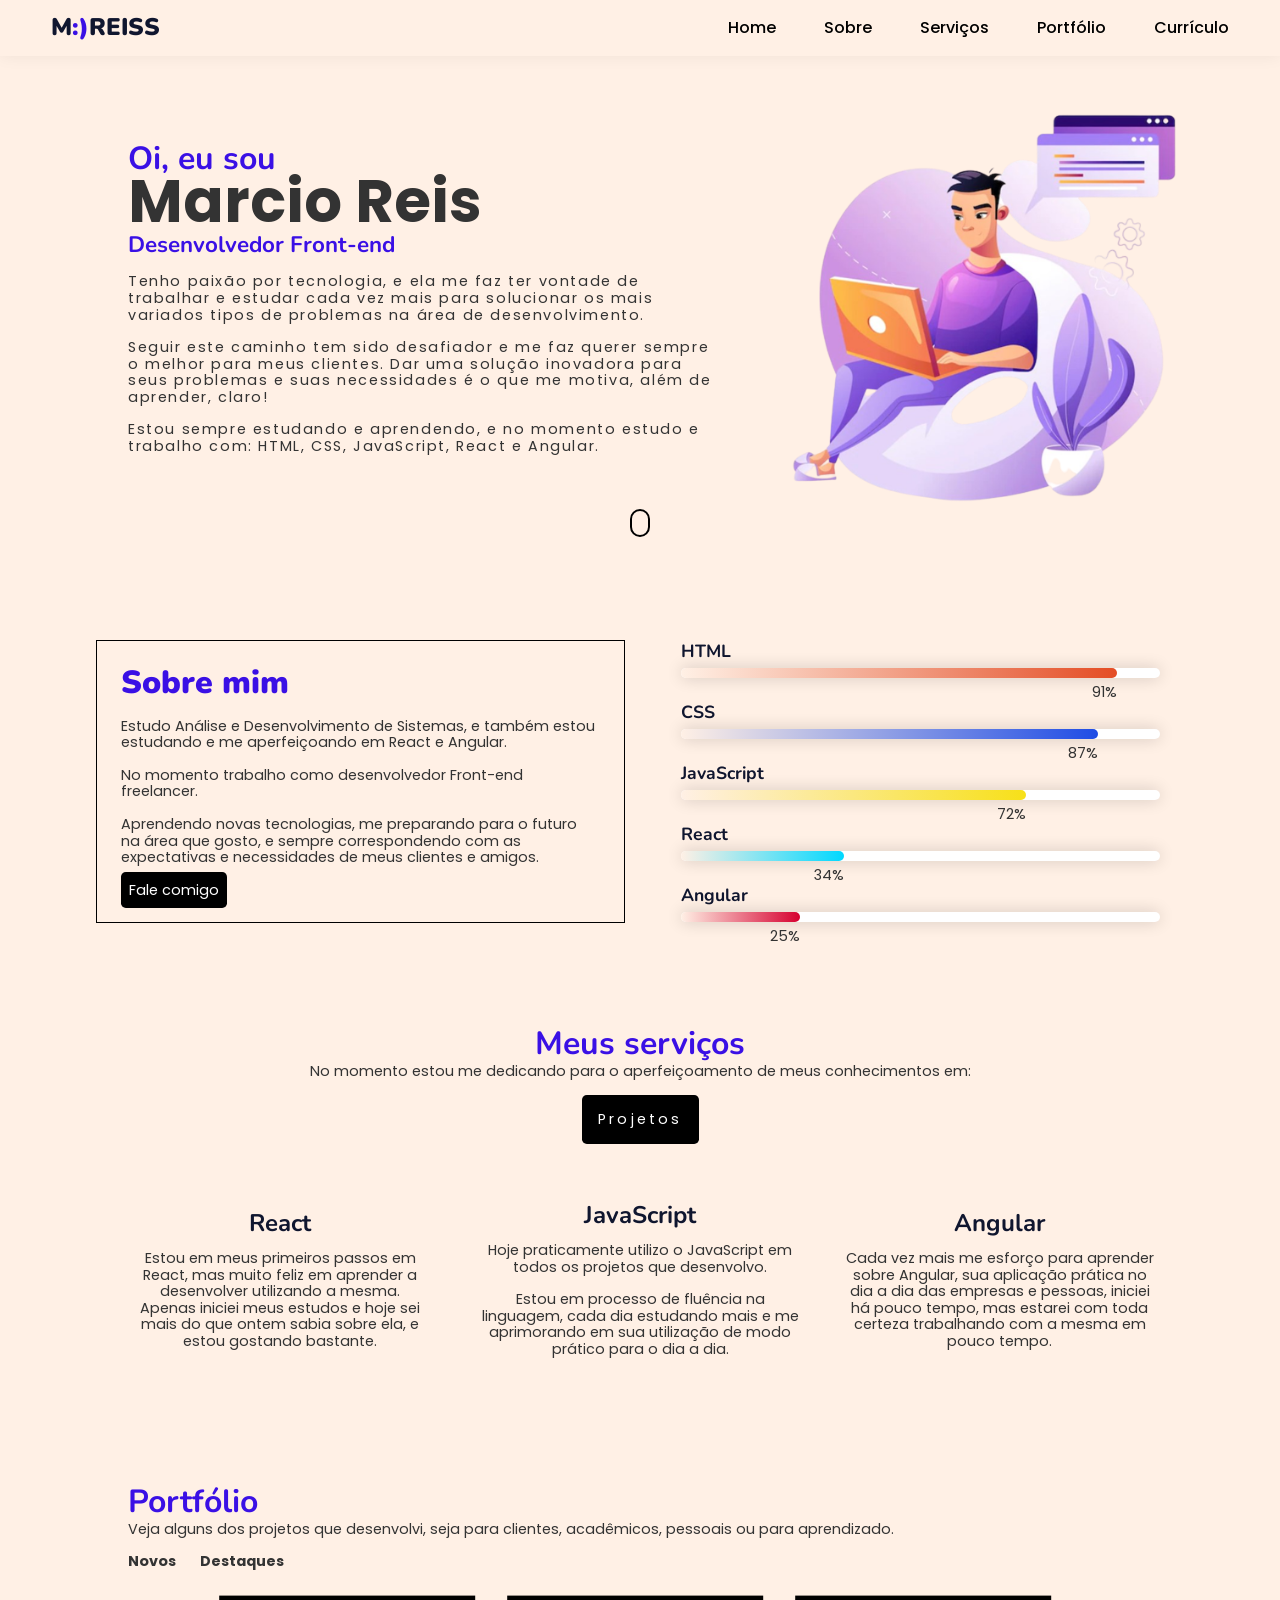
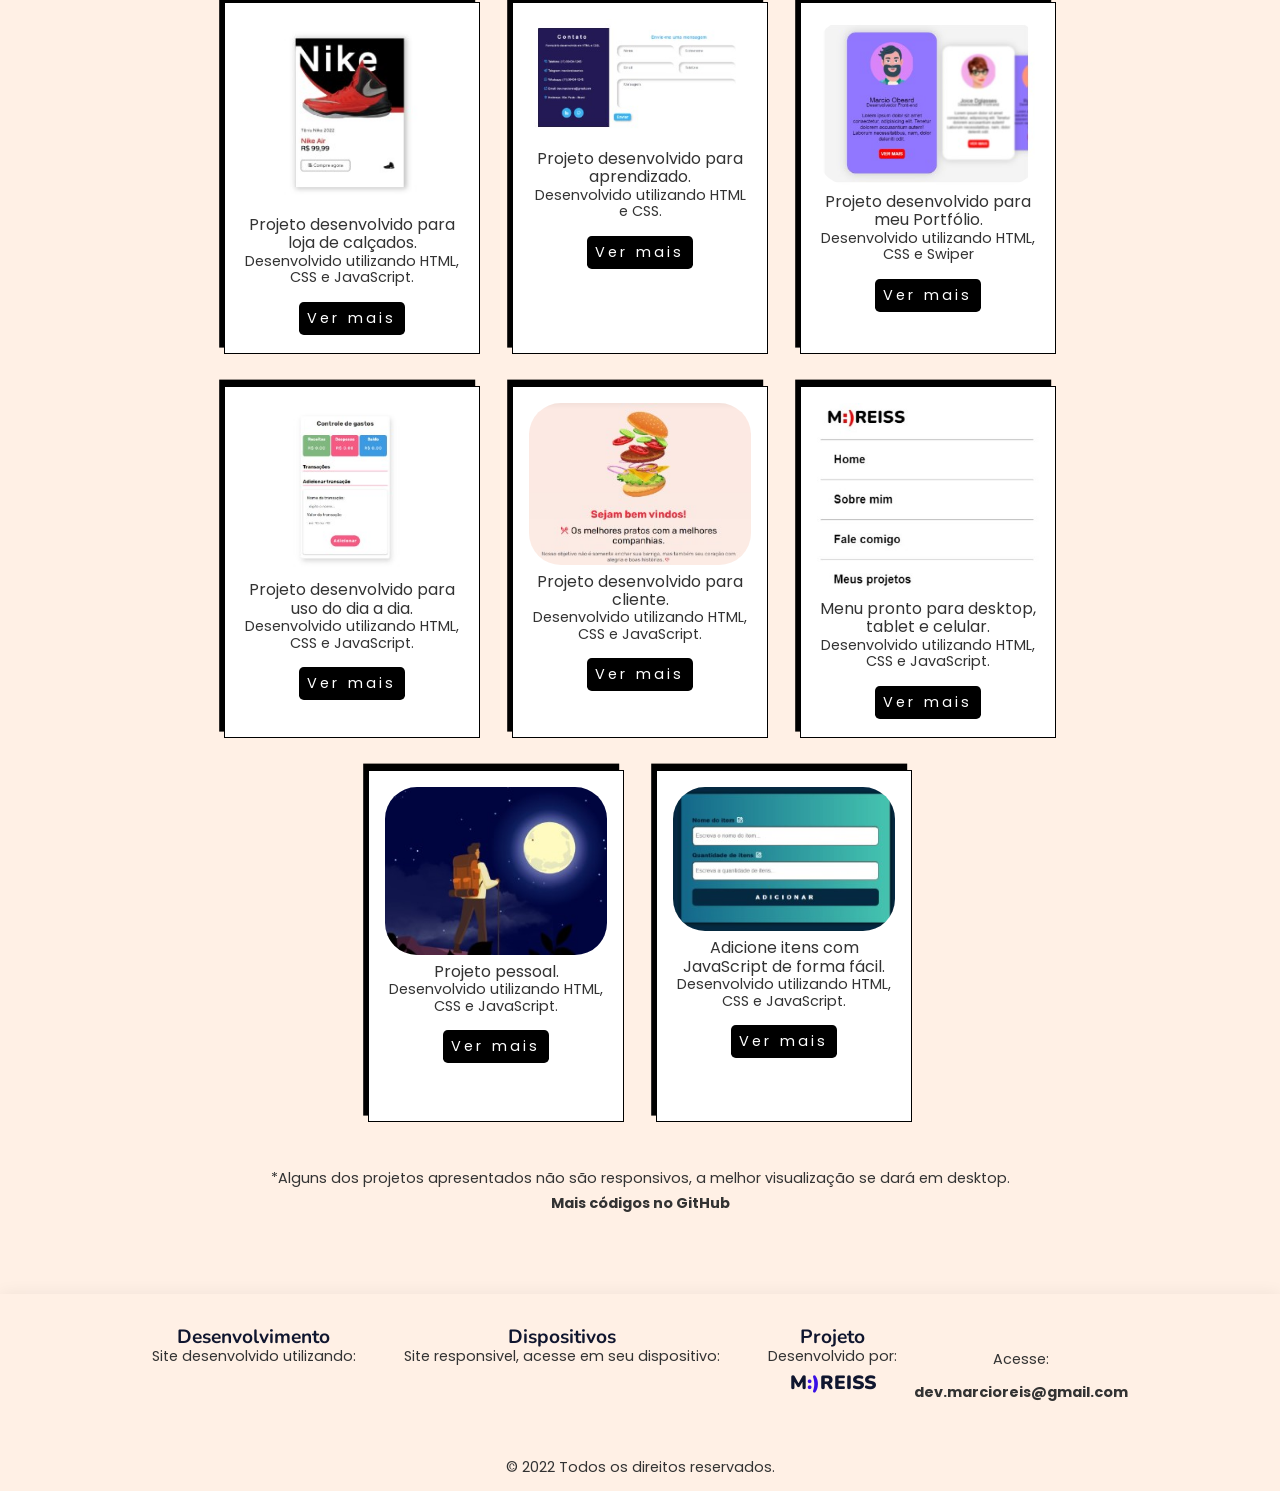
==== commit 1405066d: "Link acesso currículo" ====
--- a/index.html
+++ b/index.html
@@ -40,7 +40,7 @@
                     <li class="nav__item"><a href="#about" class="nav__link"><i class="uil uil-user-square"></i> Sobre</a></li>
                     <li class="nav__item"><a href="#services" class="nav__link"><i class="uil uil-edit"></i> Serviços</a></li>
                     <li class="nav__item"><a href="#portfolio" class="nav__link"><i class="uil uil-clipboard-notes"></i> Portfólio</a></li>
-                    <li class="nav__item"><a href="#" class="nav__link"><i class="uil uil-file-download-alt"></i> Currículo</a></li>
+                    <li class="nav__item"><a href="assets/resume/curriculo.html" class="nav__link"><i class="uil uil-file-download-alt"></i> Currículo</a></li>
                 </ul>
             </div>
         </nav>
--- a/assets/css/styles.css
+++ b/assets/css/styles.css
@@ -247,6 +247,7 @@
         left: -100%;
         width: 100%;
         height: 100vh;
+        background: #fff0e5dc;
         box-shadow: .5rem .5rem 1rem var(--shadow-color);
         transition: all .5s ease;
     }
@@ -350,7 +351,7 @@
     display: flex;
     align-items: center;
     gap: 2rem;
-    margin: 7rem auto;
+    margin: 5rem auto;
 }
 .about .about-content aside {
     width: 100%;
@@ -359,7 +360,7 @@
     transition: all .3s ease-in;
 }
 .about .about-content aside:hover {
-    transform:  scale(1.1);
+    transform:  scale(1.01);
     transition: all .3s ease-in-out;
     box-shadow: -.4rem .7rem var(--black-color);
     background: var(--white-color );
@@ -435,7 +436,7 @@
 
 /*==========Services==========*/
 .services .services-content {
-    margin: 7rem auto;
+    margin: 5rem auto;
 }
 .services .services-content .services-description {
     text-align: center;
@@ -448,7 +449,7 @@
 }
 .services .services-content .services-cards {
     display: flex;
-    align-items: baseline;
+    align-items: stretch;
     justify-content: center;
     gap: 1rem;
 }
@@ -496,19 +497,20 @@
 
 /*==========Portfolio==========*/
 .portfolio .portfolio-content {
-    margin: 7rem auto;
+    margin: auto;
 }
 .portfolio .portfolio-content .portfolio-text h2 {
     color: var(--primary-color);
+    margin: 0 2rem;
 }
 .portfolio .portfolio-content .portfolio-text p {
-    margin-bottom: 1rem;
+    margin: 0 2rem;
 }
 .portfolio .portfolio-content .portfolio-nav {
     display: flex;
     justify-content: flex-start;
     gap: 1.5rem;
-    margin: .5rem 0;
+    margin: 1rem 2rem;
     cursor: pointer;
 }
 .portfolio .portfolio-content .portfolio-nav .portfolio-item {
@@ -520,17 +522,16 @@
 .portfolio .portfolio-content .portfolio-cards {
     display: flex;
     flex-wrap: wrap;
-    padding: 1rem;
+    justify-content: center;
 }
 .portfolio .portfolio-content .portfolio-cards .card {
     display: flex;
     align-items: center;
     flex-direction: column;
     border: 1px solid var(--black-color);
-    width: 17rem;
-    height: 25rem;
+    width: 16rem;
+    height: 22rem;
     background: var(--white-color);
-    border-radius: .3rem;
     padding: 1rem;
     margin: 1rem;
     transition: all .5s ease-in;
@@ -538,35 +539,116 @@
 .portfolio .portfolio-content .portfolio-cards .card {
     box-shadow: -.3rem -.4rem var(--black-color);
 }
-.portfolio .portfolio-content .portfolio-cards .image {
-    width: 15rem;
-    height: 15rem;
-}
-.portfolio .portfolio-content .portfolio-cards .image img {
+.portfolio .portfolio-content .portfolio-cards .card.image {
+    width: 10rem;
+    height: 10rem;
+}
+.portfolio .portfolio-content .portfolio-cards .card .image img {
     width: 100%;
     border-radius: 2rem;
+    margin-bottom: .5rem;
 }
 .portfolio .portfolio-content .portfolio-cards .card .card-content {
     text-align: center;
 }
-.portfolio .portfolio-content .portfolio-cards .card .card-content .card-title {
-    font-size: 1.7rem;
-    font-weight: bold;
-    margin: 0 0 0 1rem;
+.portfolio .portfolio-content .portfolio-cards .card .card-content .card-name {
+    font-size: 1rem;
 }
 .portfolio .portfolio-content .portfolio-cards .card .card-content .btn {
-    margin: 1rem;
+    position: relative;
+    padding: .5rem;
+    top: 1rem;
 }
 .portfolio .portfolio-content .porfolio-info {
     text-align: center;
 }
 .portfolio .portfolio-content .porfolio-info {
-    margin: 2rem 0;
+    margin: 2rem;
 }
 .portfolio .portfolio-content .porfolio-info i {
     font-size: 1.5rem;
 }
 
+/*==========Footer==========*/
+.footer {
+    padding: 2rem 0 1rem 0;
+    box-shadow: 0 0 1rem var(--shadow-color);
+}
+.footer .footer-cards {
+    display: flex;
+    align-items: center;
+    justify-content: center;
+    width: 95%;
+    margin: auto;
+}
+.footer .footer-cards .footer-card {
+    display: flex;
+    justify-content: space-around;
+    gap: 3rem;
+}
+.footer .footer-cards .footer-card .footer-box {
+    margin-bottom: 2rem;
+}
+.footer .footer-cards .footer-card .footer-box h4 {
+    text-align: center;
+    font-size: 1.2rem;
+}
+.footer .footer-cards .footer-card .footer-box p {
+    margin-bottom: .5rem;
+}
+.footer .footer-cards .footer-card .footer-box i {
+    font-size: 1.2rem;
+    letter-spacing: 2rem;
+    color: var(--black-color);
+    margin-left: .7rem;
+}
+.footer .footer-cards .footer-card .footer-box a {
+    font-family: var(--title-font);
+    color: var(--title-color);
+    font-size: 1.2rem;
+    font-weight: 900;
+    transition: all .5s ease;
+    margin-left: 1.4rem;
+}
+.footer .footer-cards .footer-card .footer-box a span {
+    font-family: var(--title-font);
+    font-weight: 900;
+    font-size: 1.2rem;
+    color: var(--primary-color);
+}
+.footer .footer-cards .footer-card .footer-box a:hover {
+    color: var(--primary-color);
+}
+.footer .footer-cards .footer-social {
+    text-align: center;
+    margin-top: -1rem;
+}
+.footer .footer-cards .footer-social ul {
+    display: flex;
+    margin-left: 2rem;
+}
+.footer .footer-cards .footer-social p {
+    margin-bottom: .3rem;
+}
+.footer .footer-cards .footer-social i {
+    font-size: 1.5rem;
+    letter-spacing: 1rem;
+    transition: all .5s ease;
+}
+.footer .footer-cards .footer-social i:hover {
+    color: var(--black-color);
+}
+.footer .footer-cards .footer-social p {
+    margin: 1rem 0 0 1.1rem;
+}
+.footer .footer-cards .footer-social p i {
+    font-size: 1rem;
+    letter-spacing: .1rem;
+}
+.footer .footer-copy {
+    text-align: center;
+    margin-top: 2rem;
+}
 
 
 /*==========Media Query Tablet==========*/
@@ -622,15 +704,37 @@
         transform: translateY(0);
     }
     .portfolio .portfolio-content .portfolio-cards {
-        padding: 0 1rem;
+        padding: 1rem 3rem;
+    }
+    .portfolio .portfolio-content .portfolio-cards .card {
+        width: 18rem;
+        height: 23rem;
     }
     .portfolio .portfolio-content .portfolio-cards .card:hover {
         transform: scale(1);
     }
-    .portfolio .portfolio-content .portfolio-cards .card {
-        width: 20rem;
-    }
-
+    .footer {
+        text-align: center;
+        padding: 2rem 0;
+    }
+    .footer .footer-cards {
+       flex-direction: column;
+    }
+    .footer .footer-cards .footer-card {
+        flex-direction: row;
+        gap: .1rem;
+    }
+    .footer .footer-cards .footer-card .footer-box {
+        margin-left: .6rem;
+    }
+    .footer .footer-cards .footer-card .footer-box a {
+        margin-right: 2rem;
+    }
+    .footer .footer-cards .footer-card .footer-box i {
+        letter-spacing: .5rem;
+        margin-left: 0;
+    }
+    
 }
 
 /*==========Media Query Mobile==========*/
@@ -667,15 +771,21 @@
         top: 19rem;
     }
     .about .about-content {
-        padding: 1rem;
+        padding: 2rem;
     }
     .services .services-content .services-cards {
-        padding: 1rem 1rem 2rem 1rem;
-    }
-    .portfolio .portfolio-content {
-        padding: 1rem 1rem 2rem 1rem;
-    }
-    
-
-}
-
+        padding: 0 2rem;
+    }
+    .portfolio .portfolio-content .portfolio-cards {
+        padding: 0 1.5rem;
+    }
+    .portfolio .portfolio-content .portfolio-cards .card {
+        width: 30rem;
+        height: 23.5rem;
+    }
+    .footer .footer-cards .footer-card {
+        flex-direction: column;
+    }
+
+}
+
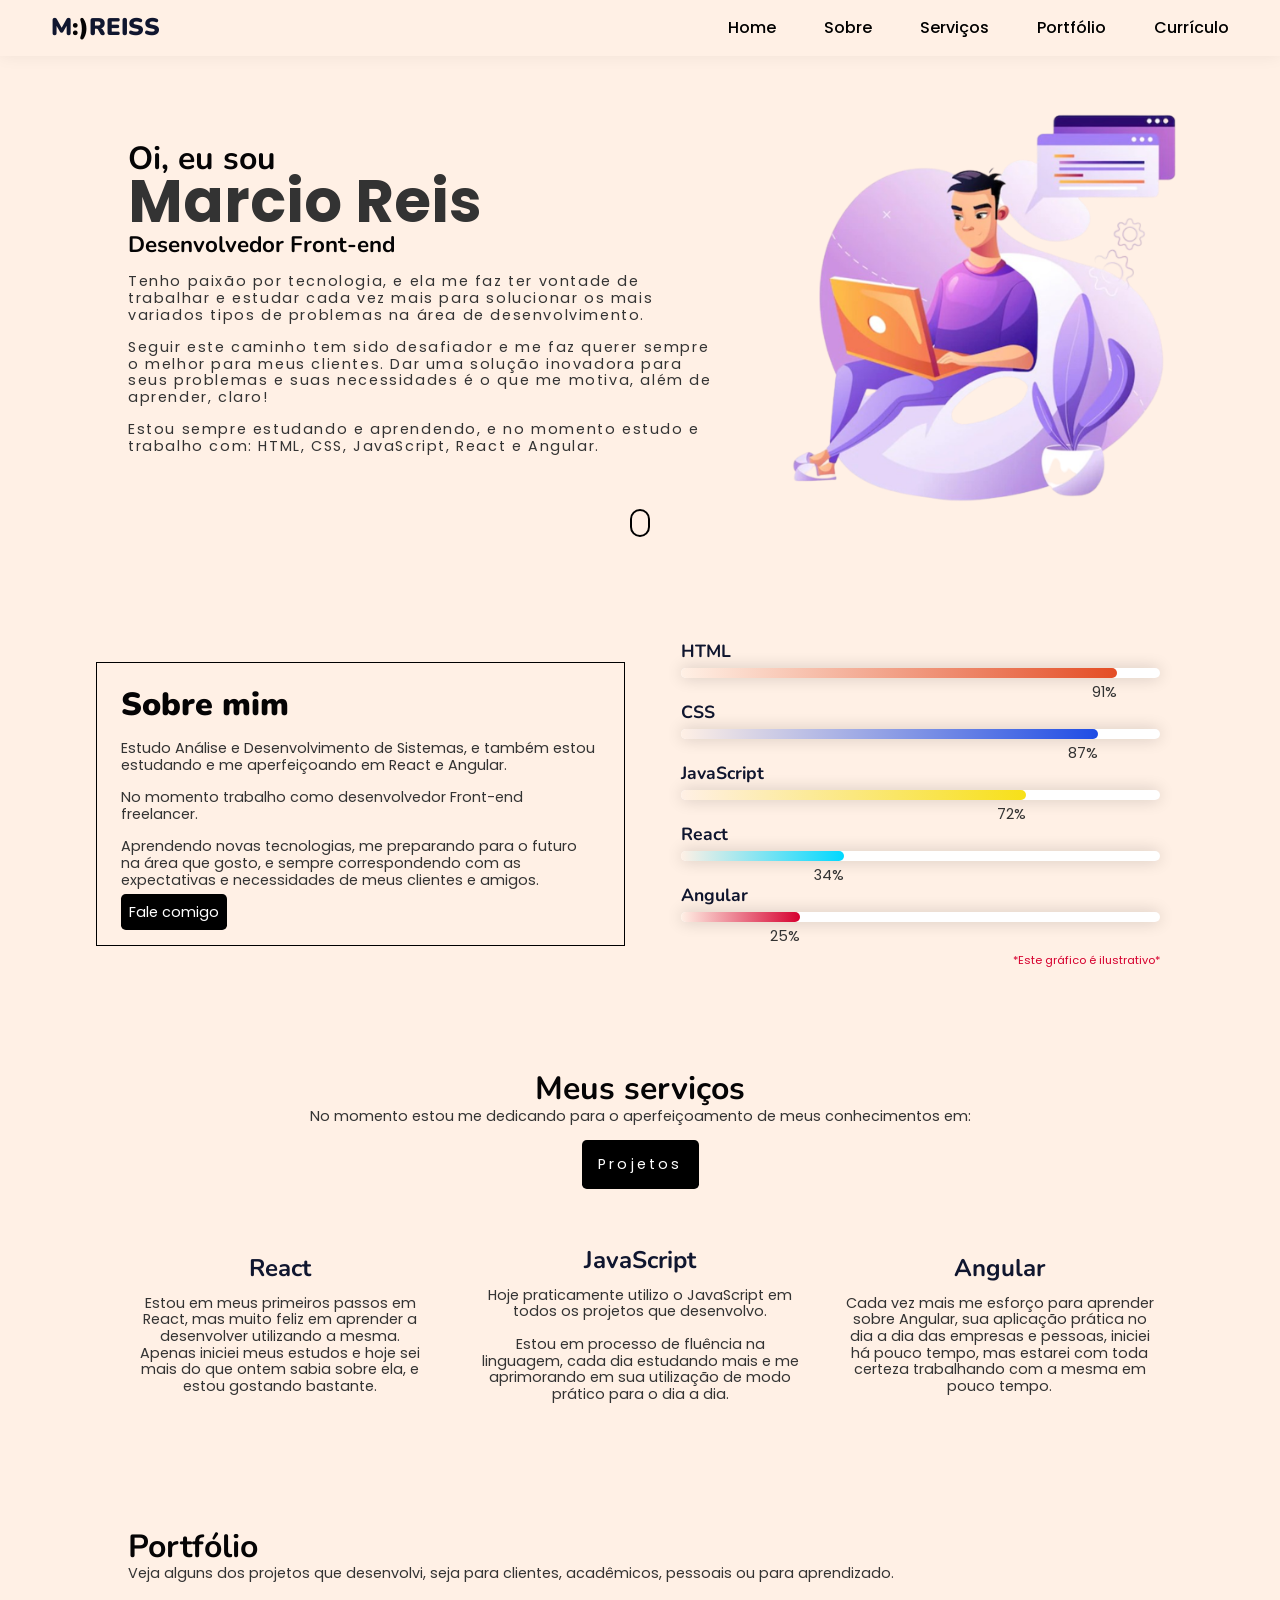
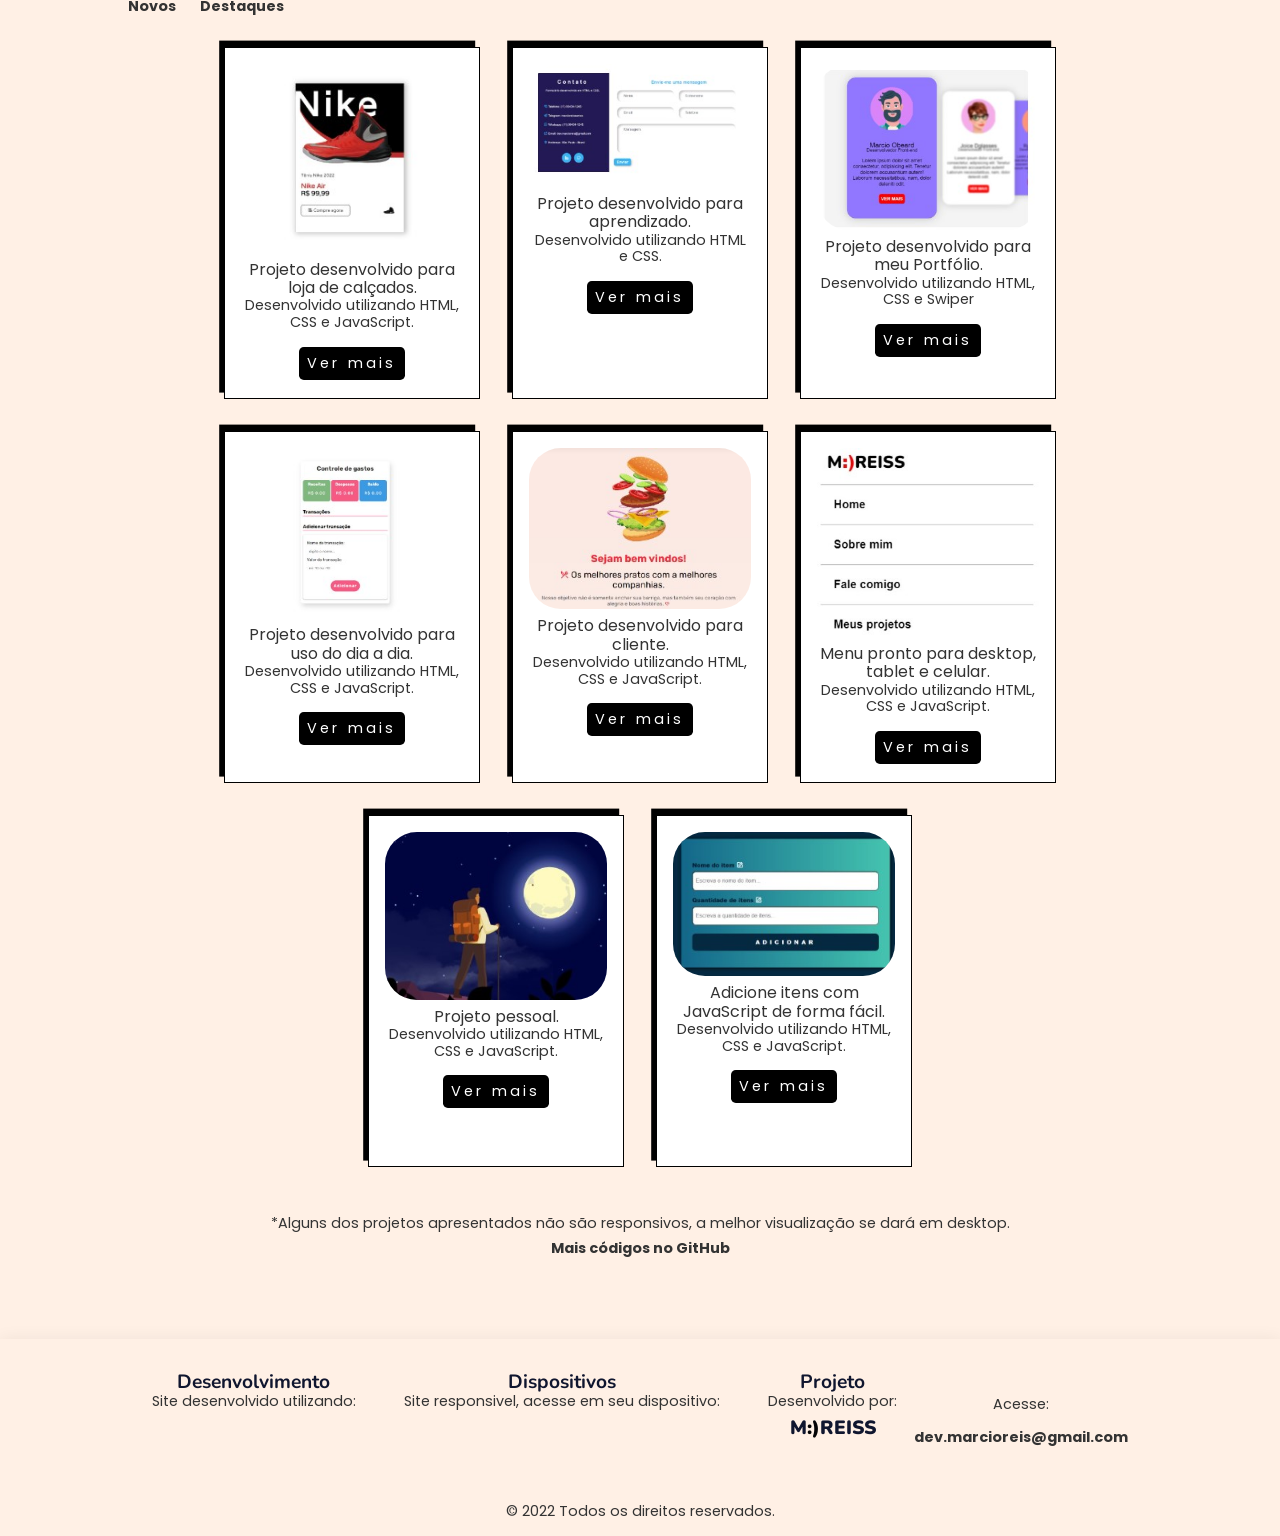
==== commit 6d78a387: "Add info section about" ====
--- a/index.html
+++ b/index.html
@@ -135,6 +135,7 @@
                                 </div>
                             </div>
                         </div>
+                        <p>*Este gráfico é ilustrativo*</p>
                     </div>
                 </div>
             </section>
--- a/assets/css/styles.css
+++ b/assets/css/styles.css
@@ -9,7 +9,7 @@
 /*==========Root==========*/
 :root {
     --background-color: #FFF0E5;
-    --primary-color: #3A10E5; 
+    --primary-color: #050405; 
     --white-color: #FFFFFF;
     --black-color: #000000;
     --btn-color: #5131F3;
@@ -433,6 +433,12 @@
     top: 1rem;
     color: var(--text-color);
 }
+.about .about-content .skills p {
+    color: var(--angular-color);
+    padding-top: .5rem;
+    text-align: right;
+    font-size: .7rem;
+}
 
 /*==========Services==========*/
 .services .services-content {
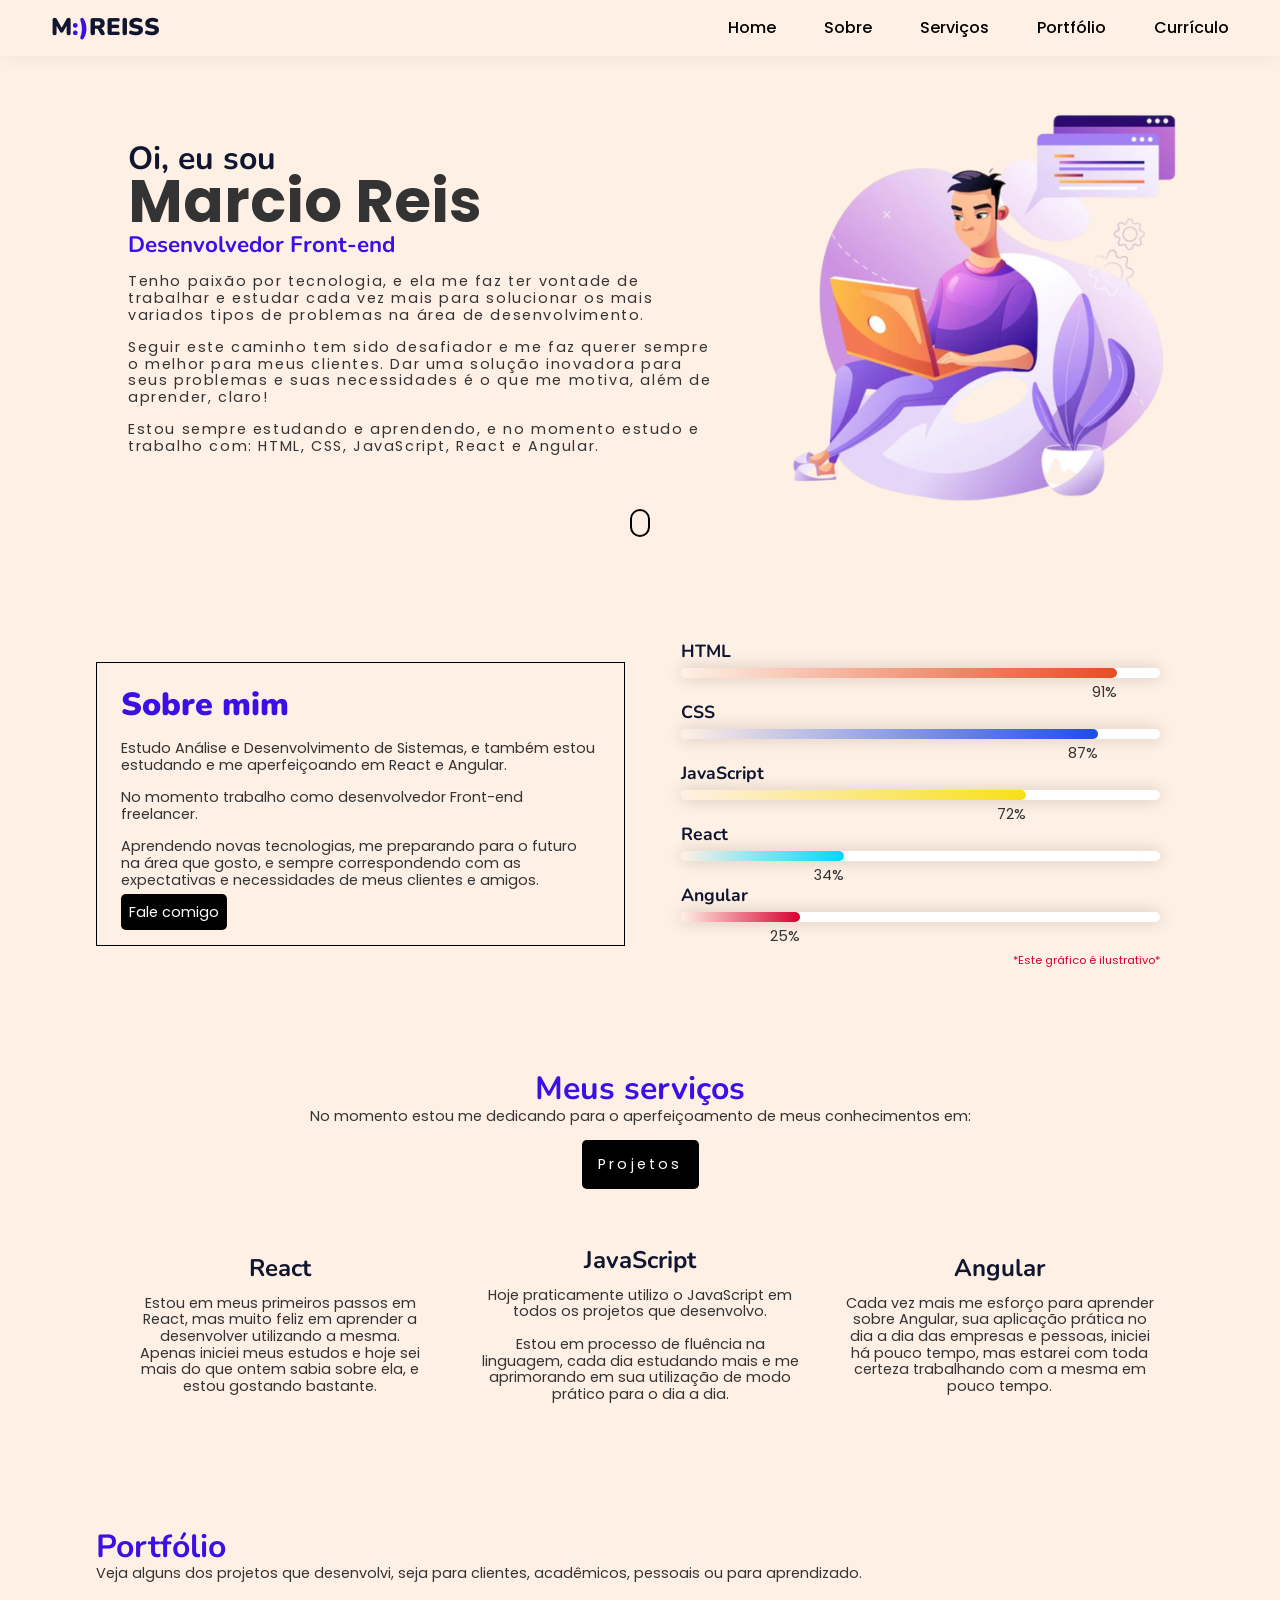
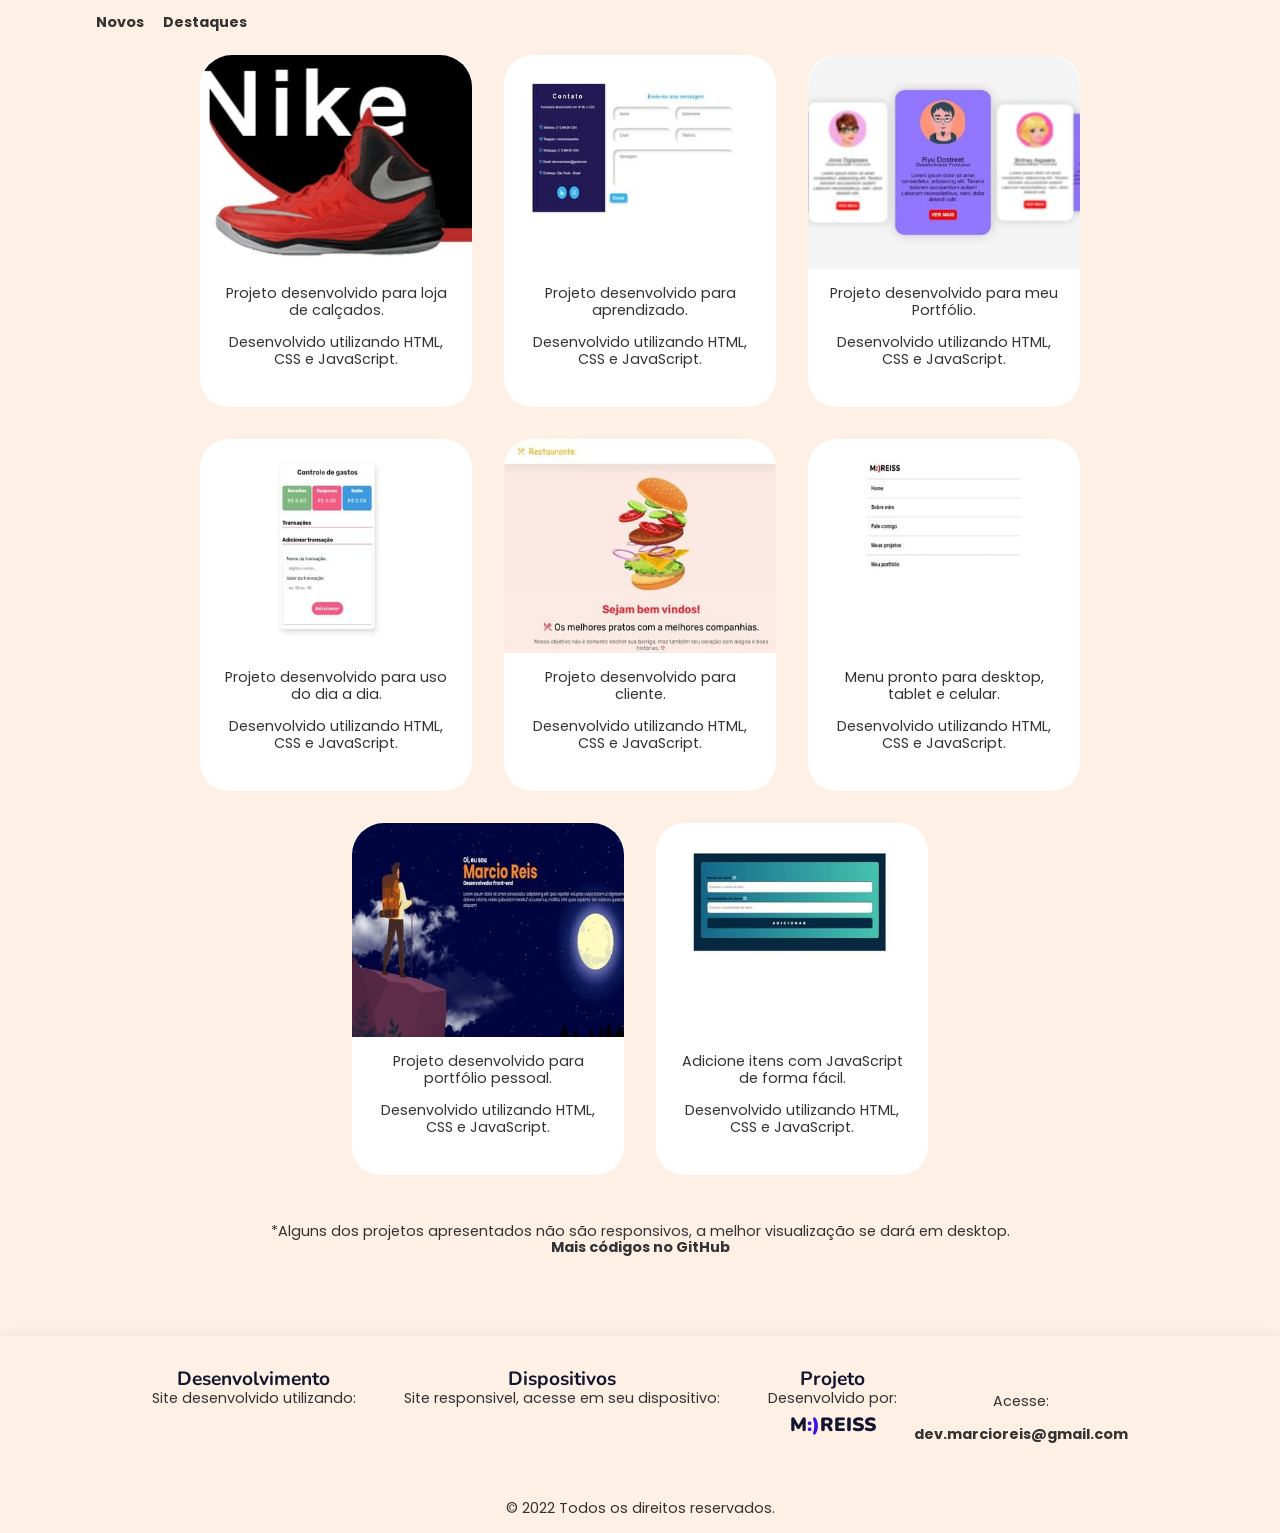
==== commit c37e2b3e: "Código sendo refatorado, troca de imas, e nova section portfolio" ====
--- a/index.html
+++ b/index.html
@@ -17,7 +17,7 @@
         <!--========JavaScript========-->
         <script src="assets/js/main.js" defer></script>
         <!--========Favicon========-->
-        <link rel="shortcut icon" href="/assets/images/favicon.png" type="image/x-icon">
+        <link rel="shortcut icon" href="assets/images/favicon.png" type="image/x-icon">
         <title>Portfólio | Marcio Reis</title>
     </head>
 
@@ -177,118 +177,155 @@
 
             <!--========Portfolio========-->
             <section class="portfolio" id="portfolio">
-                <div class="portfolio-content">
-                    <div class="portfolio-text">
-                        <h2>Portfólio</h2>
-                        <p>Veja alguns dos projetos que desenvolvi, seja para clientes, acadêmicos, pessoais ou para aprendizado.</p>
-                    </div>
-                    <div class="portfolio-nav">
-                        <span class="portfolio-item" data-filter=".new"><i class="uil uil-plus"></i>Novos</span>
-                        <span class="portfolio-item" data-filter=".highlights"><i class="uil uil-plus"></i>Destaques</span>
-                    </div>
-                    <div class="portfolio-cards">
-                        <div class="card mix new">
-                            <div class="image">
-                                <img src="assets/images/portfolio-images/sneakers.jpg">
-                            </div>
-                            <div class="card-content">
-                                <span class="card-name">Projeto desenvolvido para loja de calçados.</span>
-                                <p class="card-text">Desenvolvido utilizando HTML, CSS e JavaScript.
-                                <i class="uil uil-html5 html"></i> <i class="uil uil-css3-simple css"></i> <i class="uil uil-java-script js"></i></p>
-                                <a href="https://devmarcioreis.github.io/sneakers-3D/" target="_blank" class="btn btn-default">Ver mais</a>
-                            </div>
-                        </div>
-
-                        <div class="card mix new">
-                            <div class="image">
-                                <img src="assets/images/portfolio-images/form.jpg">
-                            </div>
-                            <div class="card-content">
-                                <span class="card-name">Projeto desenvolvido para aprendizado.</span>
-                                <p class="card-text">Desenvolvido utilizando HTML e CSS.
-                                <i class="uil uil-html5 html"></i> <i class="uil uil-css3-simple css"></i></p>
-                                <a href="https://devmarcioreis.github.io/contact-form/" target="_blank" class="btn btn-default">Ver mais</a>
-                            </div>
-                        </div>
-
-                        <div class="card mix new">
-                            <div class="image">
-                                <img src="assets/images/portfolio-images/card-slide.jpg">
-                            </div>
-                            <div class="card-content">
-                                <span class="card-name">Projeto desenvolvido para meu Portfólio.</span>
-                                <p class="card-text">Desenvolvido utilizando HTML, CSS e Swiper
-                                <i class="uil uil-html5 html"></i> <i class="uil uil-css3-simple css"></i> <i class="uil uil-java-script js"></i></p>
-                                <a href="https://devmarcioreis.github.io/card-slide/" target="_blank" class="btn btn-default">Ver mais</a>
-                            </div>
-                        </div>
-
-                        <div class="card mix new">
-                            <div class="image">
-                                <img src="assets/images/portfolio-images/gastos.jpg">
-                            </div>
-                            <div class="card-content">
-                                <span class="card-name">Projeto desenvolvido para uso do dia a dia.</span>
-                                <p class="card-text">Desenvolvido utilizando HTML, CSS e JavaScript.
-                                <i class="uil uil-html5 html"></i> <i class="uil uil-css3-simple css"></i> <i class="uil uil-java-script js"></i></p>
-                                <a href="https://devmarcioreis.github.io/controle-gastos/" target="_blank" class="btn btn-default">Ver mais</a>
-                            </div>
-                        </div>
-
-                        <div class="card mix highlights">
-                            <div class="image">
-                                <img src="assets/images/portfolio-images/restaurante.jpg">
-                            </div>
-                            <div class="card-content">
-                                <span class="card-name">Projeto desenvolvido para cliente.</span>
-                                <p class="card-text">Desenvolvido utilizando HTML, CSS e JavaScript.
-                                <i class="uil uil-html5 html"></i> <i class="uil uil-css3-simple css"></i> <i class="uil uil-java-script js"></i></p>
-                                <a href="https://devmarcioreis.github.io/restaurante/" target="_blank" class="btn btn-default">Ver mais</a>
-                            </div>
-                        </div>
-
-                        <div class="card mix highlights">
-                            <div class="image">
-                                <img src="assets/images/portfolio-images/navbar.jpg">
-                            </div>
-                            <div class="card-content">
-                                <span class="card-name">Menu pronto para desktop, tablet e celular.</span>
-                                <p class="card-text">Desenvolvido utilizando HTML, CSS e JavaScript.
-                                <i class="uil uil-html5 html"></i> <i class="uil uil-css3-simple css"></i> <i class="uil uil-java-script js"></i></p>
-                                <a href="https://devmarcioreis.github.io/Navbar/" target="_blank" class="btn btn-default">Ver mais</a>
-                            </div>
-                        </div>
-
-                        <div class="card mix highlights">
-                            <div class="image">
-                                <img src="assets/images/portfolio-images/paralax.jpg">
-                            </div>
-                            <div class="card-content">
-                                <span class="card-name">Projeto pessoal.</span>
-                                <p class="card-text">Desenvolvido utilizando HTML, CSS e JavaScript.
-                                <i class="uil uil-html5 html"></i> <i class="uil uil-css3-simple css"></i> <i class="uil uil-java-script js"></i></p>
-                                <a href="https://devmarcioreis.github.io/paralax/" target="_blank" class="btn btn-default">Ver mais</a>
-                            </div>
-                        </div>
-
-                        <div class="card mix highlights">
-                            <div class="image">
-                                <img src="assets/images/portfolio-images/itens.jpg">
-                            </div>
-                            <div class="card-content">
-                                <span class="card-name">Adicione itens com JavaScript de forma fácil.</span>
-                                <p class="card-text">Desenvolvido utilizando HTML, CSS e JavaScript.
-                                <i class="uil uil-html5 html"></i> <i class="uil uil-css3-simple css"></i> <i class="uil uil-java-script js"></i></p>
-                                <a href="https://devmarcioreis.github.io/adicionando-itens/" target="_blank" class="btn btn-default">Ver mais</a>
-                            </div>
-                        </div>
-                    </div>
-
-                    <p class="porfolio-info">
-                        *Alguns dos projetos apresentados não são responsivos, a melhor visualização se dará em desktop.<br> <span><strong>Mais códigos no GitHub</strong></span> 
-                        <a href="https://github.com/devmarcioreis" target="_blank"><i class="uil uil-github portfolio-icon"></i></a>
-                    </p>
-                </div>
+                <div class="portfolio-text">
+                    <h2>Portfólio</h2>
+                    <p>Veja alguns dos projetos que desenvolvi, seja para clientes, acadêmicos, pessoais ou para aprendizado.</p>
+                </div>
+                <div class="portfolio-nav">
+                    <span class="portfolio-item" data-filter=".new"><i class="uil uil-plus"></i>Novos</span>
+                    <span class="portfolio-item" data-filter=".highlights"><i class="uil uil-plus"></i>Destaques</span>
+                </div>
+
+                <div class="cards-container">
+                    <div class="cards-item mix new">
+                        <div class="cards-item-inner">
+                            <div class="cards-image">
+                                <img src="assets/images/portfolio-images/sneakers.jpg" alt="Portfólio">
+                                <div class="mask"></div>
+                            </div>
+                            <div class="cards-info">
+                                <p>Projeto desenvolvido para loja de calçados.</p>
+                                <p>Desenvolvido utilizando HTML, CSS e JavaScript.</p>
+                                <i class="uil uil-html5"></i>
+                                <i class="uil uil-css3-simple"></i>
+                                <i class="uil uil-java-script"></i>
+                            </div>
+                            <a href="https://devmarcioreis.github.io/sneakers-3D/" target="_blank" class="btn btn-default"><i class="uil uil-eye"></i> Ver projeto</a>
+                        </div>
+                    </div>
+
+                    <div class="cards-item mix highlights">
+                        <div class="cards-item-inner">
+                            <div class="cards-image">
+                                <img src="assets/images/portfolio-images/form.jpg" alt="Portfólio">
+                                <div class="mask"></div>
+                            </div>
+                            <div class="cards-info">
+                                <p>Projeto desenvolvido para aprendizado.</p>
+                                <p>Desenvolvido utilizando HTML, CSS e JavaScript.</p>
+                                <i class="uil uil-html5"></i>
+                                <i class="uil uil-css3-simple"></i>
+                            </div>
+                            <a href="https://devmarcioreis.github.io/contact-form/" target="_blank" class="btn btn-default"><i class="uil uil-eye"></i> Ver projeto</a>
+                        </div>
+                    </div>
+
+                    <div class="cards-item mix new">
+                        <div class="cards-item-inner">
+                            <div class="cards-image">
+                                <img src="assets/images/portfolio-images/card-slide.jpg" alt="Portfólio">
+                                <div class="mask"></div>
+                            </div>
+                            <div class="cards-info">
+                                <p>Projeto desenvolvido para meu Portfólio.</p>
+                                <p>Desenvolvido utilizando HTML, CSS e JavaScript.</p>
+                                <i class="uil uil-html5"></i>
+                                <i class="uil uil-css3-simple"></i>
+                                <i class="uil uil-java-script"></i>
+                            </div>
+                            <a href="https://devmarcioreis.github.io/card-slide/" target="_blank" class="btn btn-default"><i class="uil uil-eye"></i> Ver projeto</a>
+                        </div>
+                    </div>
+
+                    <div class="cards-item mix highlights">
+                        <div class="cards-item-inner">
+                            <div class="cards-image">
+                                <img src="assets/images/portfolio-images/gastos.jpg" alt="Portfólio">
+                                <div class="mask"></div>
+                            </div>
+                            <div class="cards-info">
+                                <p>Projeto desenvolvido para uso do dia a dia.</p>
+                                <p>Desenvolvido utilizando HTML, CSS e JavaScript.</p>
+                                <i class="uil uil-html5"></i>
+                                <i class="uil uil-css3-simple"></i>
+                                <i class="uil uil-java-script"></i>
+                            </div>
+                            <a href="https://devmarcioreis.github.io/controle-gastos/" target="_blank" class="btn btn-default"><i class="uil uil-eye"></i> Ver projeto</a>
+                        </div>
+                    </div>
+
+                    <div class="cards-item mix new">
+                        <div class="cards-item-inner">
+                            <div class="cards-image">
+                                <img src="assets/images/portfolio-images/restaurante.jpg" alt="Portfólio">
+                                <div class="mask"></div>
+                            </div>
+                            <div class="cards-info">
+                                <p>Projeto desenvolvido para cliente.</p>
+                                <p>Desenvolvido utilizando HTML, CSS e JavaScript.</p>
+                                <i class="uil uil-html5"></i>
+                                <i class="uil uil-css3-simple"></i>
+                                <i class="uil uil-java-script"></i>
+                            </div>
+                            <a href="https://devmarcioreis.github.io/restaurante/" target="_blank" class="btn btn-default"><i class="uil uil-eye"></i> Ver projeto</a>
+                        </div>
+                    </div>
+
+                    <div class="cards-item mix highlights">
+                        <div class="cards-item-inner">
+                            <div class="cards-image">
+                                <img src="assets/images/portfolio-images/navbar.jpg" alt="Portfólio">
+                                <div class="mask"></div>
+                            </div>
+                            <div class="cards-info">
+                                <p>Menu pronto para desktop, tablet e celular.</p>
+                                <p>Desenvolvido utilizando HTML, CSS e JavaScript.</p>
+                                <i class="uil uil-html5"></i>
+                                <i class="uil uil-css3-simple"></i>
+                                <i class="uil uil-java-script"></i>
+                            </div>
+                            <a href="https://devmarcioreis.github.io/Navbar/" target="_blank" class="btn btn-default"><i class="uil uil-eye"></i> Ver projeto</a>
+                        </div>
+                    </div>
+
+                    <div class="cards-item mix new">
+                        <div class="cards-item-inner">
+                            <div class="cards-image">
+                                <img src="assets/images/portfolio-images/paralax.jpg" alt="Portfólio">
+                                <div class="mask"></div>
+                            </div>
+                            <div class="cards-info">
+                                <p>Projeto desenvolvido para portfólio pessoal.</p>
+                                <p>Desenvolvido utilizando HTML, CSS e JavaScript.</p>
+                                <i class="uil uil-html5"></i>
+                                <i class="uil uil-css3-simple"></i>
+                                <i class="uil uil-java-script"></i>
+                            </div>
+                            <a href="https://devmarcioreis.github.io/paralax/" target="_blank" class="btn btn-default"><i class="uil uil-eye"></i> Ver projeto</a>
+                        </div>
+                    </div>
+
+                    <div class="cards-item mix highlights">
+                        <div class="cards-item-inner">
+                            <div class="cards-image">
+                                <img src="assets/images/portfolio-images/itens.jpg" alt="Portfólio">
+                                <div class="mask"></div>
+                            </div>
+                            <div class="cards-info">
+                                <p>Adicione itens com JavaScript de forma fácil.</p>
+                                <p>Desenvolvido utilizando HTML, CSS e JavaScript.</p>
+                                <i class="uil uil-html5"></i>
+                                <i class="uil uil-css3-simple"></i>
+                                <i class="uil uil-java-script"></i>
+                            </div>
+                            <a href="https://devmarcioreis.github.io/adicionando-itens/" target="_blank" class="btn btn-default"><i class="uil uil-eye"></i> Ver projeto</a>
+                        </div>
+                    </div>
+                </div>
+                <p class="portfolio-text-info">
+                    *Alguns dos projetos apresentados não são responsivos, a melhor visualização se dará em desktop.<br> <span><strong>Mais códigos no GitHub</strong></span> 
+                    <a href="https://github.com/devmarcioreis" target="_blank"><i class="uil uil-github portfolio-icon"></i></a>
+                </p>
             </section>
                
         </div>
@@ -341,9 +378,9 @@
     <script src="assets/js/mixitup.min.js"></script>
 
     <script>
-        const mixer = mixitup('.portfolio-cards', {
+        const mixer = mixitup('.cards-container', {
             selectors: {
-                target: '.card'
+                target: '.cards-item'
             },
             animation: {
                 duration: 100
--- a/assets/css/styles.css
+++ b/assets/css/styles.css
@@ -9,7 +9,7 @@
 /*==========Root==========*/
 :root {
     --background-color: #FFF0E5;
-    --primary-color: #050405; 
+    --primary-color: #3A10E5; 
     --white-color: #FFFFFF;
     --black-color: #000000;
     --btn-color: #5131F3;
@@ -247,7 +247,8 @@
         left: -100%;
         width: 100%;
         height: 100vh;
-        background: #fff0e5dc;
+        background: var(--background-color);
+        opacity: 0.9;
         box-shadow: .5rem .5rem 1rem var(--shadow-color);
         transition: all .5s ease;
     }
@@ -307,7 +308,6 @@
 }
 .home .home-content article h1 {
     font-size: 2rem;
-    color: var(--primary-color);
 }
 .home .home-content article h1 span {
     font-size: 3.7rem;
@@ -502,77 +502,82 @@
 }
 
 /*==========Portfolio==========*/
-.portfolio .portfolio-content {
-    margin: auto;
-}
-.portfolio .portfolio-content .portfolio-text h2 {
-    color: var(--primary-color);
-    margin: 0 2rem;
-}
-.portfolio .portfolio-content .portfolio-text p {
-    margin: 0 2rem;
-}
-.portfolio .portfolio-content .portfolio-nav {
-    display: flex;
-    justify-content: flex-start;
-    gap: 1.5rem;
-    margin: 1rem 2rem;
+.portfolio .portfolio-text {
+    margin: 2rem 0;
+}
+.portfolio .portfolio-text h2 {
+    color: var(--primary-color);
+}
+.portfolio .portfolio-nav {
+    font-weight: bold;
     cursor: pointer;
-}
-.portfolio .portfolio-content .portfolio-nav .portfolio-item {
-    font-weight: bold;
-}
-.portfolio .portfolio-content .portfolio-nav .portfolio-item:hover {
-    color: var(--primary-color);
-}
-.portfolio .portfolio-content .portfolio-cards {
+    margin: .5rem 0;
+}
+.portfolio .portfolio-nav .portfolio-item {
+    margin-right: 1rem;
+}
+.portfolio .portfolio-nav .portfolio-item:hover {
+    color: var(--primary-color);
+}
+.portfolio .cards-container {
     display: flex;
     flex-wrap: wrap;
     justify-content: center;
 }
-.portfolio .portfolio-content .portfolio-cards .card {
-    display: flex;
-    align-items: center;
-    flex-direction: column;
-    border: 1px solid var(--black-color);
-    width: 16rem;
+.portfolio .cards-container .cards-item {
+    margin: 1rem;
+}
+.portfolio .cards-container .cards-item .cards-item-inner {
+    position: relative;
+    background: var(--white-color);
+    width: 17rem;
     height: 22rem;
-    background: var(--white-color);
-    padding: 1rem;
+    border-radius: 1.8rem;
+}
+.portfolio .cards-container .cards-item .cards-item-inner .mask {
+    background: var(--background-color);
+    position: absolute;
+    left: 0;
+    top: 0;
+    height: 100%;
+    width: 100%;
+    transition: 0.3s;
+    opacity: 0;
+    border-radius: 1.8rem;
+}
+.portfolio .cards-container .cards-item .cards-item-inner:hover .mask{
+    opacity: 1;
+}
+.portfolio .cards-container .cards-item .cards-item-inner .cards-image img {
+    border-top-left-radius: 2rem;
+    border-top-right-radius: 2rem;
+}
+.portfolio .cards-container .cards-item .cards-info {
+    border-bottom-left-radius: 2rem;
+    border-bottom-right-radius: 2rem;
+    text-align: center;
+}
+.portfolio .cards-container .cards-item .cards-info p {
+    color: var(--text-color);
     margin: 1rem;
-    transition: all .5s ease-in;
-}
-.portfolio .portfolio-content .portfolio-cards .card {
-    box-shadow: -.3rem -.4rem var(--black-color);
-}
-.portfolio .portfolio-content .portfolio-cards .card.image {
-    width: 10rem;
-    height: 10rem;
-}
-.portfolio .portfolio-content .portfolio-cards .card .image img {
-    width: 100%;
-    border-radius: 2rem;
-    margin-bottom: .5rem;
-}
-.portfolio .portfolio-content .portfolio-cards .card .card-content {
+}
+.portfolio .cards-container .cards-item .cards-info i {
+    letter-spacing: .4rem;
+}
+.cards-item .btn {
+    position: absolute;
+    top: 9rem;
+    left: 3.5rem;
+    transition: .3s ease;
+    opacity: 0;
+    padding: .5rem;
+}
+.cards-item-inner:hover .btn, .cards-item-inner:hover .info {
+    opacity: 1;
+}
+.portfolio .portfolio-text-info {
     text-align: center;
-}
-.portfolio .portfolio-content .portfolio-cards .card .card-content .card-name {
-    font-size: 1rem;
-}
-.portfolio .portfolio-content .portfolio-cards .card .card-content .btn {
-    position: relative;
-    padding: .5rem;
-    top: 1rem;
-}
-.portfolio .portfolio-content .porfolio-info {
-    text-align: center;
-}
-.portfolio .portfolio-content .porfolio-info {
-    margin: 2rem;
-}
-.portfolio .portfolio-content .porfolio-info i {
-    font-size: 1.5rem;
+    margin: 2rem 0;
 }
 
 /*==========Footer==========*/
@@ -709,16 +714,6 @@
     .services .services-content .services-cards .card:hover {
         transform: translateY(0);
     }
-    .portfolio .portfolio-content .portfolio-cards {
-        padding: 1rem 3rem;
-    }
-    .portfolio .portfolio-content .portfolio-cards .card {
-        width: 18rem;
-        height: 23rem;
-    }
-    .portfolio .portfolio-content .portfolio-cards .card:hover {
-        transform: scale(1);
-    }
     .footer {
         text-align: center;
         padding: 2rem 0;
@@ -782,12 +777,14 @@
     .services .services-content .services-cards {
         padding: 0 2rem;
     }
-    .portfolio .portfolio-content .portfolio-cards {
-        padding: 0 1.5rem;
-    }
-    .portfolio .portfolio-content .portfolio-cards .card {
-        width: 30rem;
-        height: 23.5rem;
+    .portfolio .portfolio-text {
+        margin: 2rem;
+    }
+    .portfolio .portfolio-nav {
+        padding: 0 2rem;
+    }
+    .portfolio .portfolio-text-info {
+        margin: 1rem 0 4rem 0;
     }
     .footer .footer-cards .footer-card {
         flex-direction: column;
